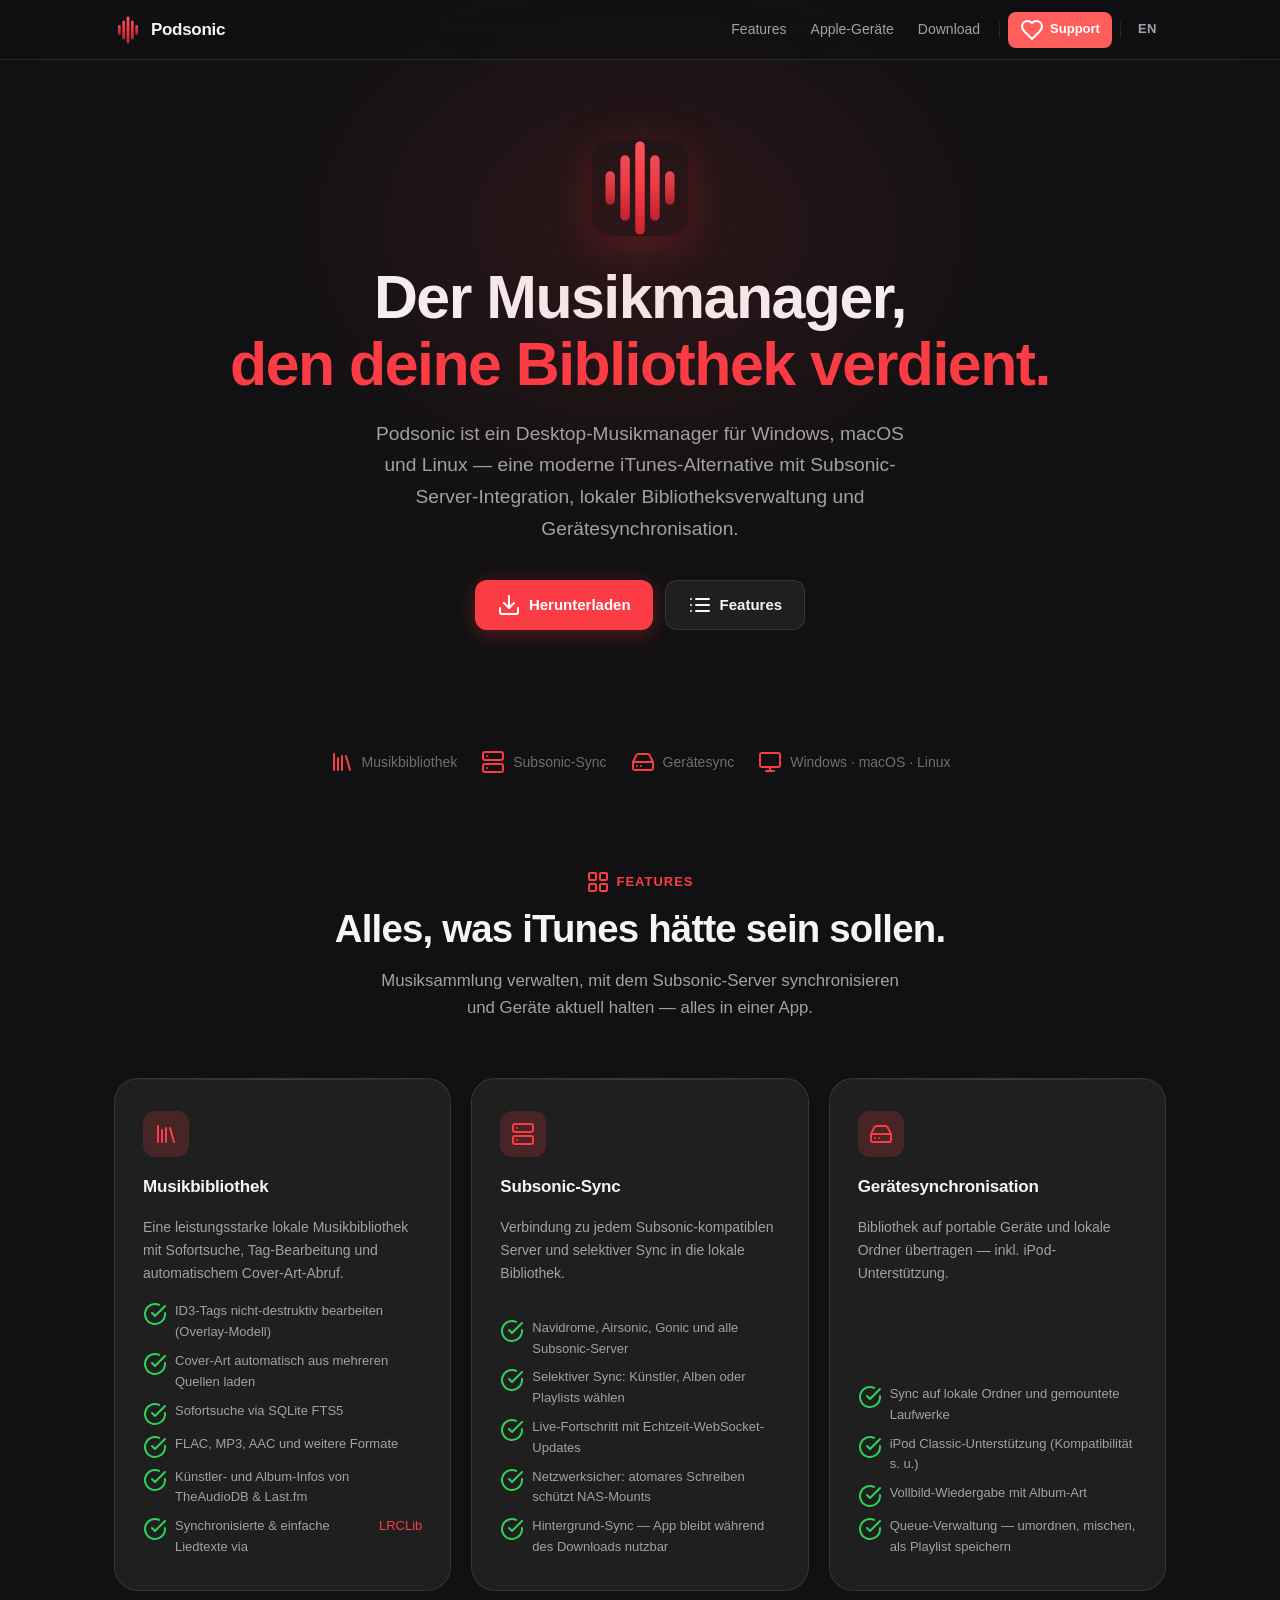
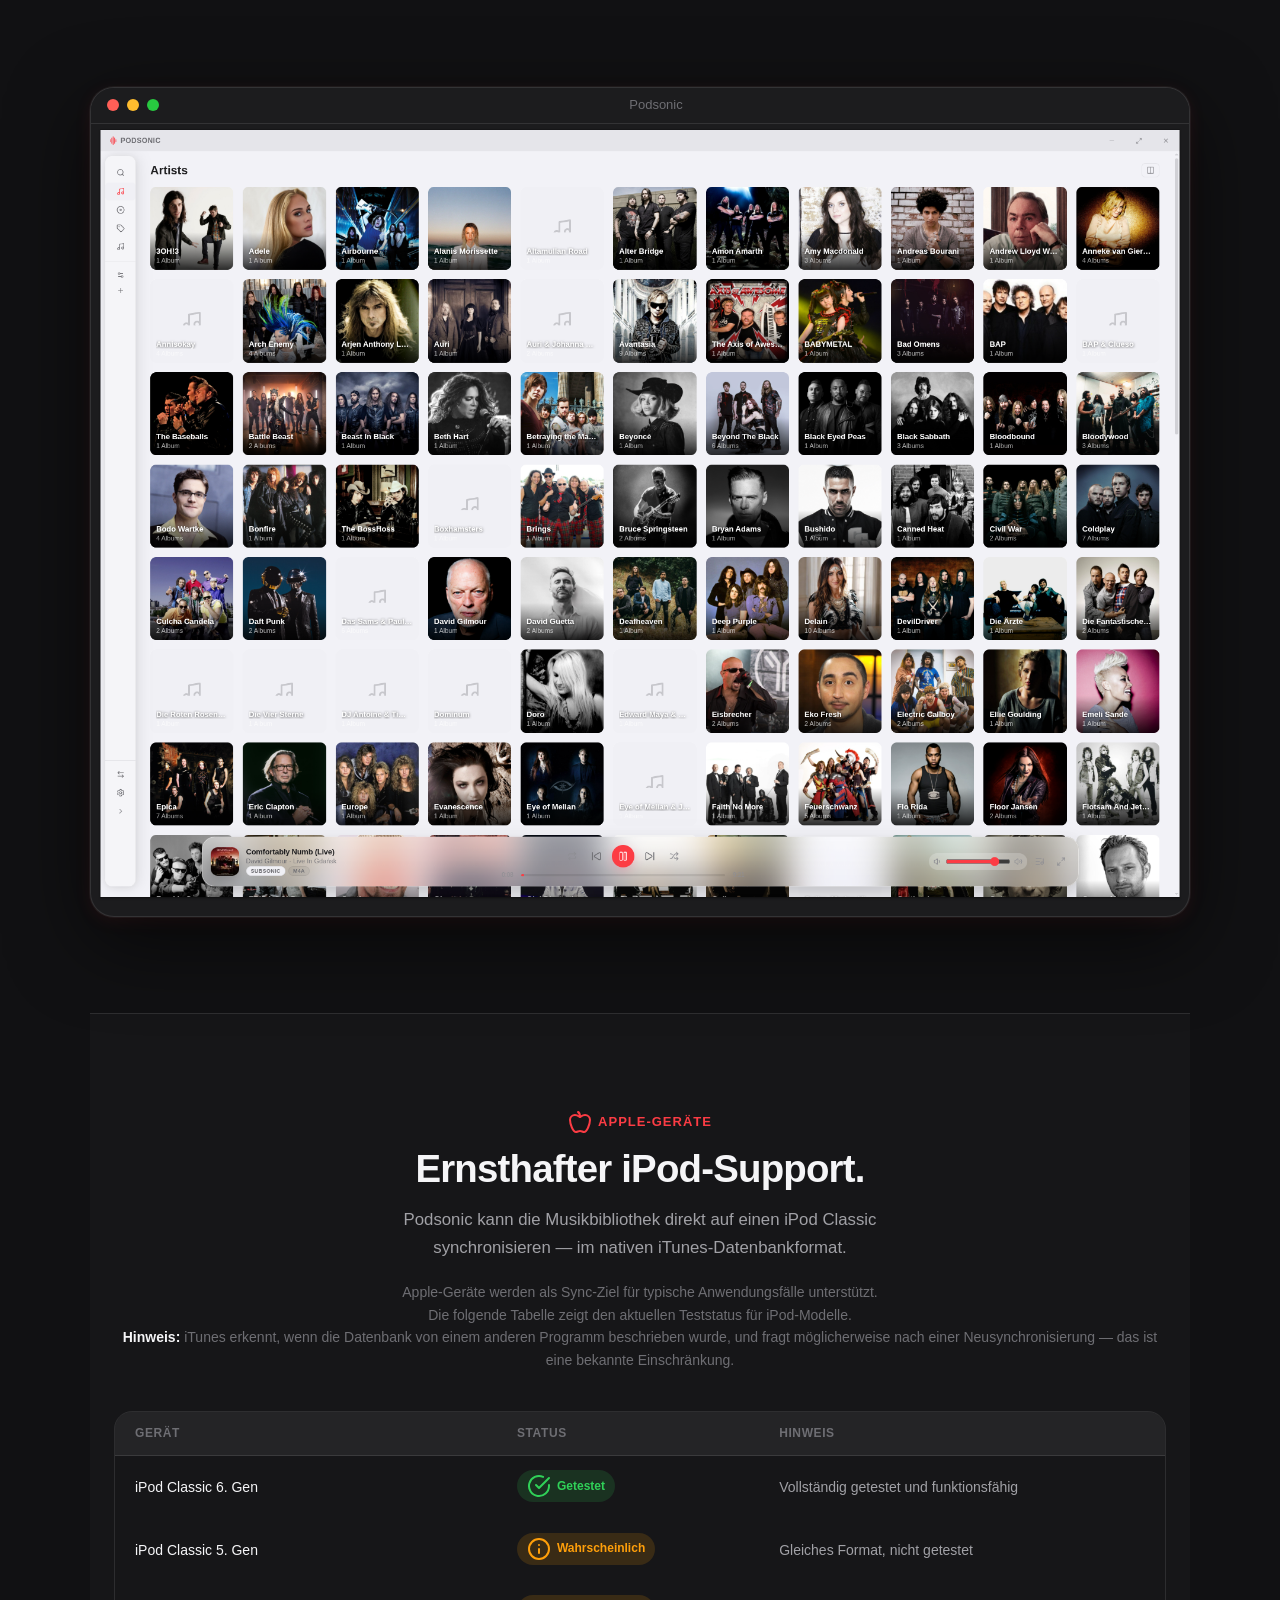
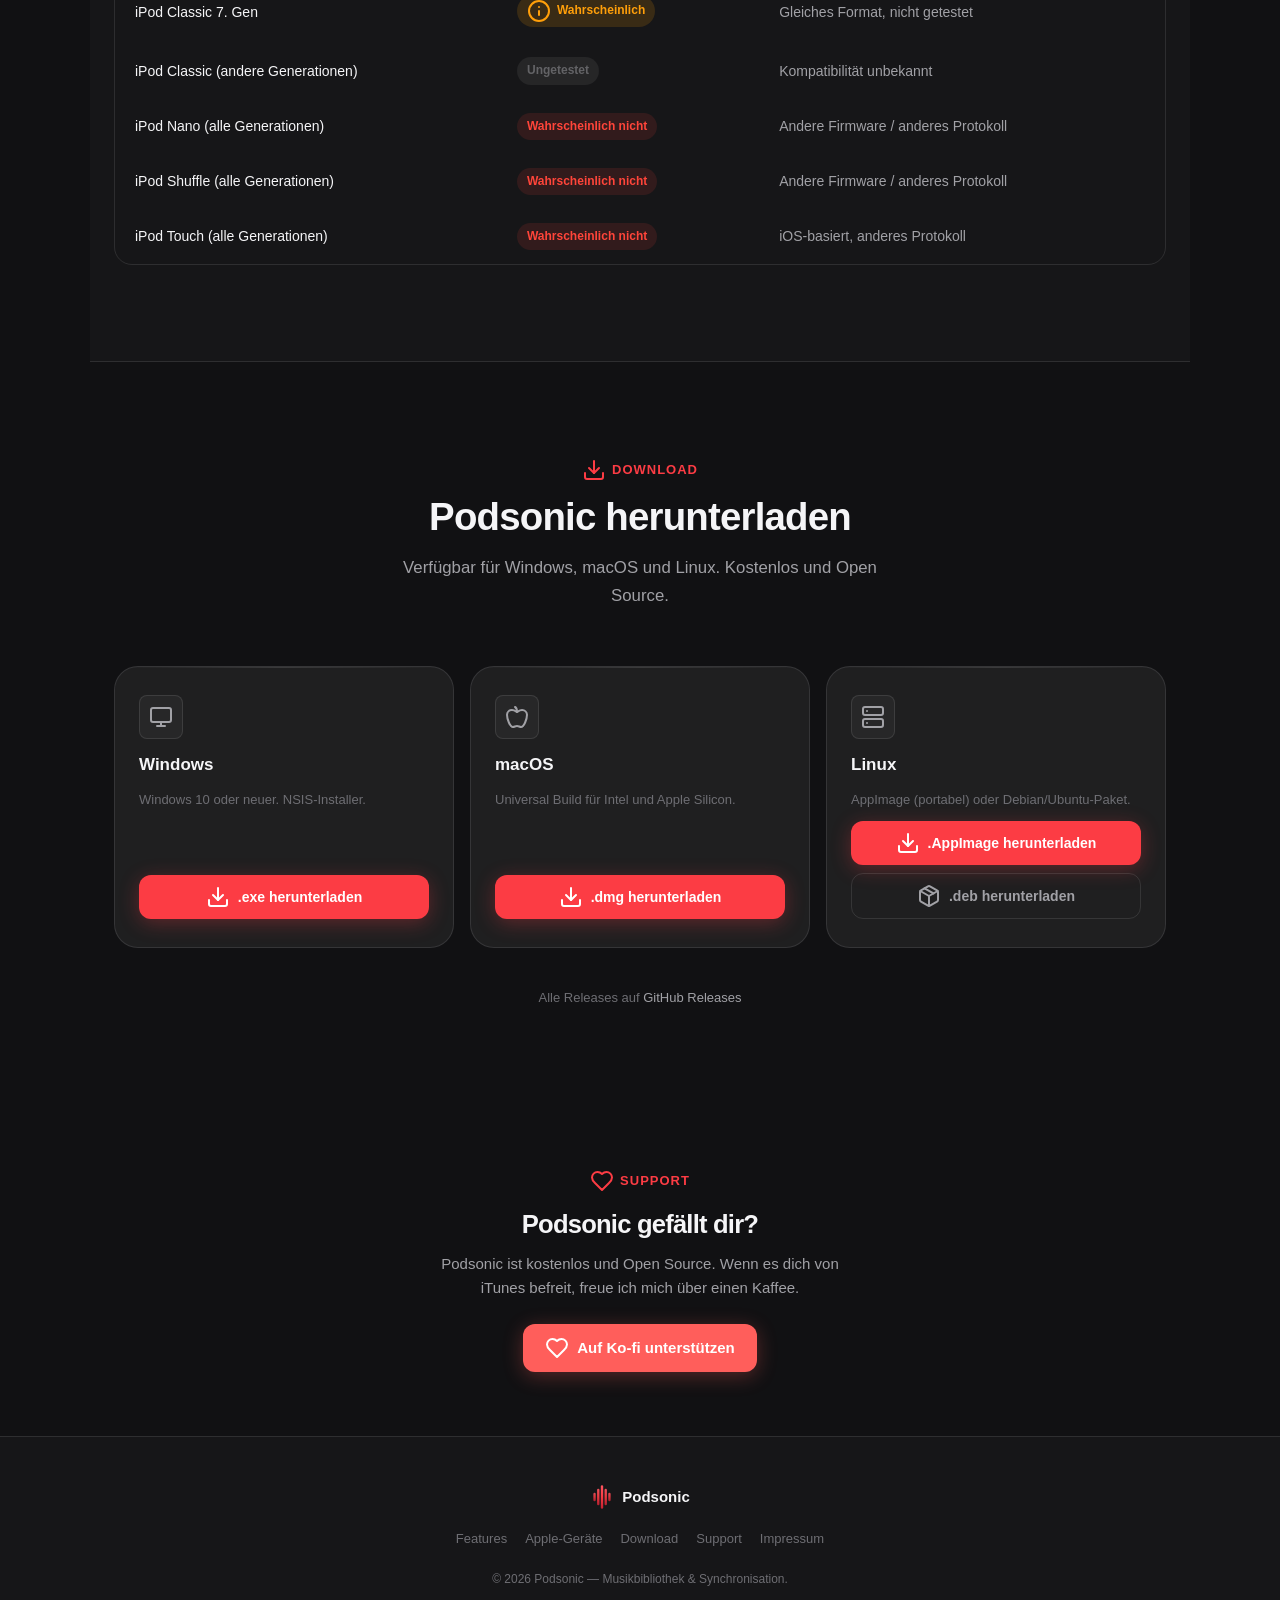
==== docs/de/index.html @ d0ac443b "deploy: update website (c99a8f129d8a0717f0ae910a0de25a2d5a755c7b)" ====
<!DOCTYPE html>
<html lang="de">
<head>
  <meta charset="UTF-8">
  <meta name="viewport" content="width=device-width, initial-scale=1.0">
  <title>Podsonic — Musikbibliotheksverwaltung — Podsonic</title>
  <meta name="description" content="Desktop-Musikmanager — iTunes-Alternative mit Subsonic-Server-Sync und lokalem Gerätesync. Windows, macOS, Linux.">
  <link rel="icon" type="image/svg+xml" href="assets/img/icon.svg">
  <link rel="stylesheet" href="assets/css/style.css">
</head>
<body>

  <header class="site-header">
    <nav class="nav-container">
      <a href="index.html" class="nav-brand">
        <img src="assets/img/icon-app.svg" alt="Podsonic" class="nav-logo">
        <span>Podsonic</span>
      </a>
      <div class="nav-links" id="nav-links">
        <a href="index.html#features" class="nav-link">Features</a>
        <a href="index.html#apple"    class="nav-link">Apple-Geräte</a>
        <a href="index.html#download" class="nav-link">Download</a>
        <div class="nav-sep"></div>
        <a href="https://ko-fi.com/Elmontag" class="nav-kofi" target="_blank" rel="noopener">
          <svg xmlns="http://www.w3.org/2000/svg" width="24" height="24" viewBox="0 0 24 24" fill="none" stroke="currentColor" stroke-width="2" stroke-linecap="round" stroke-linejoin="round"><path d="M19 14c1.49-1.46 3-3.21 3-5.5A5.5 5.5 0 0 0 16.5 3c-1.76 0-3 .5-4.5 2-1.5-1.5-2.74-2-4.5-2A5.5 5.5 0 0 0 2 8.5c0 2.3 1.5 4.05 3 5.5l7 7Z"/></svg> Support
        </a>
        <div class="nav-sep"></div>
        <a href="../index.html" class="nav-toggle-btn"
           onclick="localStorage.setItem('podsonic_lang','en')">
          EN
        </a>
      </div>
      <button class="nav-hamburger" id="nav-hamburger" aria-label="Menu">
        <span></span><span></span><span></span>
      </button>
    </nav>
  </header>

  <main class="site-main page-home">
    <section class="hero" id="hero">
<img src="../assets/img/icon-app.svg" alt="Podsonic" class="hero-icon">
<h1>Der Musikmanager,<br><span class="accent">den deine Bibliothek verdient.</span></h1>
<p class="hero-sub">
Podsonic ist ein Desktop-Musikmanager für Windows, macOS und Linux — eine moderne iTunes-Alternative mit Subsonic-Server-Integration, lokaler Bibliotheksverwaltung und Gerätesynchronisation.
</p>
<div class="hero-actions">
<a href="#download" class="btn btn-primary"><svg xmlns="http://www.w3.org/2000/svg" width="24" height="24" viewBox="0 0 24 24" fill="none" stroke="currentColor" stroke-width="2" stroke-linecap="round" stroke-linejoin="round"><path d="M21 15v4a2 2 0 0 1-2 2H5a2 2 0 0 1-2-2v-4"/><polyline points="7 10 12 15 17 10"/><line x1="12" x2="12" y1="15" y2="3"/></svg> Herunterladen</a>
<a href="#features" class="btn btn-secondary"><svg xmlns="http://www.w3.org/2000/svg" width="24" height="24" viewBox="0 0 24 24" fill="none" stroke="currentColor" stroke-width="2" stroke-linecap="round" stroke-linejoin="round"><line x1="8" x2="21" y1="6" y2="6"/><line x1="8" x2="21" y1="12" y2="12"/><line x1="8" x2="21" y1="18" y2="18"/><line x1="3" x2="3.01" y1="6" y2="6"/><line x1="3" x2="3.01" y1="12" y2="12"/><line x1="3" x2="3.01" y1="18" y2="18"/></svg> Features</a>
</div>
</section><div class="feature-strip">
<div class="feature-strip-item"><svg xmlns="http://www.w3.org/2000/svg" width="24" height="24" viewBox="0 0 24 24" fill="none" stroke="currentColor" stroke-width="2" stroke-linecap="round" stroke-linejoin="round"><path d="m16 6 4 14"/><path d="M12 6v14"/><path d="M8 8v12"/><path d="M4 4v16"/></svg> Musikbibliothek</div>
<div class="feature-strip-item"><svg xmlns="http://www.w3.org/2000/svg" width="24" height="24" viewBox="0 0 24 24" fill="none" stroke="currentColor" stroke-width="2" stroke-linecap="round" stroke-linejoin="round"><rect width="20" height="8" x="2" y="2" rx="2" ry="2"/><rect width="20" height="8" x="2" y="14" rx="2" ry="2"/><line x1="6" x2="6.01" y1="6" y2="6"/><line x1="6" x2="6.01" y1="18" y2="18"/></svg> Subsonic-Sync</div>
<div class="feature-strip-item"><svg xmlns="http://www.w3.org/2000/svg" width="24" height="24" viewBox="0 0 24 24" fill="none" stroke="currentColor" stroke-width="2" stroke-linecap="round" stroke-linejoin="round"><line x1="22" x2="2" y1="12" y2="12"/><path d="M5.45 5.11 2 12v6a2 2 0 0 0 2 2h16a2 2 0 0 0 2-2v-6l-3.45-6.89A2 2 0 0 0 16.76 4H7.24a2 2 0 0 0-1.79 1.11z"/><line x1="6" x2="6.01" y1="16" y2="16"/><line x1="10" x2="10.01" y1="16" y2="16"/></svg> Gerätesync</div>
<div class="feature-strip-item"><svg xmlns="http://www.w3.org/2000/svg" width="24" height="24" viewBox="0 0 24 24" fill="none" stroke="currentColor" stroke-width="2" stroke-linecap="round" stroke-linejoin="round"><rect width="20" height="14" x="2" y="3" rx="2"/><line x1="8" x2="16" y1="21" y2="21"/><line x1="12" x2="12" y1="17" y2="21"/></svg> Windows · macOS · Linux</div>
</div><section class="section" id="features">
<div class="section-header">
<div class="section-eyebrow"><svg xmlns="http://www.w3.org/2000/svg" width="24" height="24" viewBox="0 0 24 24" fill="none" stroke="currentColor" stroke-width="2" stroke-linecap="round" stroke-linejoin="round"><rect width="7" height="7" x="3" y="3" rx="1"/><rect width="7" height="7" x="14" y="3" rx="1"/><rect width="7" height="7" x="14" y="14" rx="1"/><rect width="7" height="7" x="3" y="14" rx="1"/></svg> Features</div>
<h2 class="section-title">Alles, was iTunes hätte sein sollen.</h2>
<p class="section-desc">Musiksammlung verwalten, mit dem Subsonic-Server synchronisieren und Geräte aktuell halten — alles in einer App.</p>
</div>
<div class="feature-cards"><div class="feature-card">
<div class="feature-card-icon"><svg xmlns="http://www.w3.org/2000/svg" width="24" height="24" viewBox="0 0 24 24" fill="none" stroke="currentColor" stroke-width="2" stroke-linecap="round" stroke-linejoin="round"><path d="m16 6 4 14"/><path d="M12 6v14"/><path d="M8 8v12"/><path d="M4 4v16"/></svg></div>
<h3>Musikbibliothek</h3>
<p>Eine leistungsstarke lokale Musikbibliothek mit Sofortsuche, Tag-Bearbeitung und automatischem Cover-Art-Abruf.</p>
<ul>
<li><svg xmlns="http://www.w3.org/2000/svg" width="24" height="24" viewBox="0 0 24 24" fill="none" stroke="currentColor" stroke-width="2" stroke-linecap="round" stroke-linejoin="round"><path d="M22 11.08V12a10 10 0 1 1-5.93-9.14"/><path d="m9 11 3 3L22 4"/></svg> ID3-Tags nicht-destruktiv bearbeiten (Overlay-Modell)</li>
<li><svg xmlns="http://www.w3.org/2000/svg" width="24" height="24" viewBox="0 0 24 24" fill="none" stroke="currentColor" stroke-width="2" stroke-linecap="round" stroke-linejoin="round"><path d="M22 11.08V12a10 10 0 1 1-5.93-9.14"/><path d="m9 11 3 3L22 4"/></svg> Cover-Art automatisch aus mehreren Quellen laden</li>
<li><svg xmlns="http://www.w3.org/2000/svg" width="24" height="24" viewBox="0 0 24 24" fill="none" stroke="currentColor" stroke-width="2" stroke-linecap="round" stroke-linejoin="round"><path d="M22 11.08V12a10 10 0 1 1-5.93-9.14"/><path d="m9 11 3 3L22 4"/></svg> Sofortsuche via SQLite FTS5</li>
<li><svg xmlns="http://www.w3.org/2000/svg" width="24" height="24" viewBox="0 0 24 24" fill="none" stroke="currentColor" stroke-width="2" stroke-linecap="round" stroke-linejoin="round"><path d="M22 11.08V12a10 10 0 1 1-5.93-9.14"/><path d="m9 11 3 3L22 4"/></svg> FLAC, MP3, AAC und weitere Formate</li>
<li><svg xmlns="http://www.w3.org/2000/svg" width="24" height="24" viewBox="0 0 24 24" fill="none" stroke="currentColor" stroke-width="2" stroke-linecap="round" stroke-linejoin="round"><path d="M22 11.08V12a10 10 0 1 1-5.93-9.14"/><path d="m9 11 3 3L22 4"/></svg> Künstler- und Album-Infos von TheAudioDB &amp; Last.fm</li>
<li><svg xmlns="http://www.w3.org/2000/svg" width="24" height="24" viewBox="0 0 24 24" fill="none" stroke="currentColor" stroke-width="2" stroke-linecap="round" stroke-linejoin="round"><path d="M22 11.08V12a10 10 0 1 1-5.93-9.14"/><path d="m9 11 3 3L22 4"/></svg> Synchronisierte &amp; einfache Liedtexte via <a href="https://lrclib.net" target="_blank" rel="noopener">LRCLib</a></li>
</ul>
</div><div class="feature-card">
<div class="feature-card-icon"><svg xmlns="http://www.w3.org/2000/svg" width="24" height="24" viewBox="0 0 24 24" fill="none" stroke="currentColor" stroke-width="2" stroke-linecap="round" stroke-linejoin="round"><rect width="20" height="8" x="2" y="2" rx="2" ry="2"/><rect width="20" height="8" x="2" y="14" rx="2" ry="2"/><line x1="6" x2="6.01" y1="6" y2="6"/><line x1="6" x2="6.01" y1="18" y2="18"/></svg></div>
<h3>Subsonic-Sync</h3>
<p>Verbindung zu jedem Subsonic-kompatiblen Server und selektiver Sync in die lokale Bibliothek.</p>
<ul>
<li><svg xmlns="http://www.w3.org/2000/svg" width="24" height="24" viewBox="0 0 24 24" fill="none" stroke="currentColor" stroke-width="2" stroke-linecap="round" stroke-linejoin="round"><path d="M22 11.08V12a10 10 0 1 1-5.93-9.14"/><path d="m9 11 3 3L22 4"/></svg> Navidrome, Airsonic, Gonic und alle Subsonic-Server</li>
<li><svg xmlns="http://www.w3.org/2000/svg" width="24" height="24" viewBox="0 0 24 24" fill="none" stroke="currentColor" stroke-width="2" stroke-linecap="round" stroke-linejoin="round"><path d="M22 11.08V12a10 10 0 1 1-5.93-9.14"/><path d="m9 11 3 3L22 4"/></svg> Selektiver Sync: Künstler, Alben oder Playlists wählen</li>
<li><svg xmlns="http://www.w3.org/2000/svg" width="24" height="24" viewBox="0 0 24 24" fill="none" stroke="currentColor" stroke-width="2" stroke-linecap="round" stroke-linejoin="round"><path d="M22 11.08V12a10 10 0 1 1-5.93-9.14"/><path d="m9 11 3 3L22 4"/></svg> Live-Fortschritt mit Echtzeit-WebSocket-Updates</li>
<li><svg xmlns="http://www.w3.org/2000/svg" width="24" height="24" viewBox="0 0 24 24" fill="none" stroke="currentColor" stroke-width="2" stroke-linecap="round" stroke-linejoin="round"><path d="M22 11.08V12a10 10 0 1 1-5.93-9.14"/><path d="m9 11 3 3L22 4"/></svg> Netzwerksicher: atomares Schreiben schützt NAS-Mounts</li>
<li><svg xmlns="http://www.w3.org/2000/svg" width="24" height="24" viewBox="0 0 24 24" fill="none" stroke="currentColor" stroke-width="2" stroke-linecap="round" stroke-linejoin="round"><path d="M22 11.08V12a10 10 0 1 1-5.93-9.14"/><path d="m9 11 3 3L22 4"/></svg> Hintergrund-Sync — App bleibt während des Downloads nutzbar</li>
</ul>
</div><div class="feature-card">
<div class="feature-card-icon"><svg xmlns="http://www.w3.org/2000/svg" width="24" height="24" viewBox="0 0 24 24" fill="none" stroke="currentColor" stroke-width="2" stroke-linecap="round" stroke-linejoin="round"><line x1="22" x2="2" y1="12" y2="12"/><path d="M5.45 5.11 2 12v6a2 2 0 0 0 2 2h16a2 2 0 0 0 2-2v-6l-3.45-6.89A2 2 0 0 0 16.76 4H7.24a2 2 0 0 0-1.79 1.11z"/><line x1="6" x2="6.01" y1="16" y2="16"/><line x1="10" x2="10.01" y1="16" y2="16"/></svg></div>
<h3>Gerätesynchronisation</h3>
<p>Bibliothek auf portable Geräte und lokale Ordner übertragen — inkl. iPod-Unterstützung.</p>
<ul>
<li><svg xmlns="http://www.w3.org/2000/svg" width="24" height="24" viewBox="0 0 24 24" fill="none" stroke="currentColor" stroke-width="2" stroke-linecap="round" stroke-linejoin="round"><path d="M22 11.08V12a10 10 0 1 1-5.93-9.14"/><path d="m9 11 3 3L22 4"/></svg> Sync auf lokale Ordner und gemountete Laufwerke</li>
<li><svg xmlns="http://www.w3.org/2000/svg" width="24" height="24" viewBox="0 0 24 24" fill="none" stroke="currentColor" stroke-width="2" stroke-linecap="round" stroke-linejoin="round"><path d="M22 11.08V12a10 10 0 1 1-5.93-9.14"/><path d="m9 11 3 3L22 4"/></svg> iPod Classic-Unterstützung (Kompatibilität s. u.)</li>
<li><svg xmlns="http://www.w3.org/2000/svg" width="24" height="24" viewBox="0 0 24 24" fill="none" stroke="currentColor" stroke-width="2" stroke-linecap="round" stroke-linejoin="round"><path d="M22 11.08V12a10 10 0 1 1-5.93-9.14"/><path d="m9 11 3 3L22 4"/></svg> Vollbild-Wiedergabe mit Album-Art</li>
<li><svg xmlns="http://www.w3.org/2000/svg" width="24" height="24" viewBox="0 0 24 24" fill="none" stroke="currentColor" stroke-width="2" stroke-linecap="round" stroke-linejoin="round"><path d="M22 11.08V12a10 10 0 1 1-5.93-9.14"/><path d="m9 11 3 3L22 4"/></svg> Queue-Verwaltung — umordnen, mischen, als Playlist speichern</li>
</ul>
</div></div>
</section><section class="screenshot-section">
<div class="screenshot-wrap">
<div class="screenshot-frame">
<div class="screenshot-chrome">
<span class="chrome-dot close"></span>
<span class="chrome-dot min"></span>
<span class="chrome-dot max"></span>
<span class="chrome-title">Podsonic</span>
</div>
<img src="../assets/img/screenshot.png" alt="Podsonic Screenshot" class="screenshot-img">
</div>
</div>
</section><section class="section apple-section" id="apple">
<div class="section-header">
<div class="section-eyebrow"><svg xmlns="http://www.w3.org/2000/svg" width="24" height="24" viewBox="0 0 24 24" fill="none" stroke="currentColor" stroke-width="2" stroke-linecap="round" stroke-linejoin="round"><path d="M12 20.94c1.5 0 2.75 1.06 4 1.06 3 0 6-8 6-12.22A4.91 4.91 0 0 0 17 5c-2.22 0-4 1.44-5 2-1-.56-2.78-2-5-2a4.9 4.9 0 0 0-5 4.78C2 14 5 22 8 22c1.25 0 2.5-1.06 4-1.06Z"/><path d="M10 2c1 .5 2 2 2 5"/></svg> Apple-Geräte</div>
<h2 class="section-title">Ernsthafter iPod-Support.</h2>
<p class="section-desc">Podsonic kann die Musikbibliothek direkt auf einen iPod Classic synchronisieren — im nativen iTunes-Datenbankformat.</p>
</div>
<p class="apple-note">
Apple-Geräte werden als Sync-Ziel für typische Anwendungsfälle unterstützt.<br>
Die folgende Tabelle zeigt den aktuellen Teststatus für iPod-Modelle.<br>
<strong>Hinweis:</strong> iTunes erkennt, wenn die Datenbank von einem anderen Programm beschrieben wurde, und fragt möglicherweise nach einer Neusynchronisierung — das ist eine bekannte Einschränkung.
</p>
<table class="device-table">
<thead>
<tr>
<th>Gerät</th>
<th>Status</th>
<th>Hinweis</th>
</tr>
</thead>
<tbody>
<tr>
<td>iPod Classic 6. Gen</td>
<td><span class="status-badge status-ok"><svg xmlns="http://www.w3.org/2000/svg" width="24" height="24" viewBox="0 0 24 24" fill="none" stroke="currentColor" stroke-width="2" stroke-linecap="round" stroke-linejoin="round"><path d="M22 11.08V12a10 10 0 1 1-5.93-9.14"/><path d="m9 11 3 3L22 4"/></svg> Getestet</span></td>
<td>Vollständig getestet und funktionsfähig</td>
</tr>
<tr>
<td>iPod Classic 5. Gen</td>
<td><span class="status-badge status-likely"><svg xmlns="http://www.w3.org/2000/svg" width="24" height="24" viewBox="0 0 24 24" fill="none" stroke="currentColor" stroke-width="2" stroke-linecap="round" stroke-linejoin="round"><circle cx="12" cy="12" r="10"/><path d="M12 16v-4"/><path d="M12 8h.01"/></svg> Wahrscheinlich</span></td>
<td>Gleiches Format, nicht getestet</td>
</tr>
<tr>
<td>iPod Classic 7. Gen</td>
<td><span class="status-badge status-likely"><svg xmlns="http://www.w3.org/2000/svg" width="24" height="24" viewBox="0 0 24 24" fill="none" stroke="currentColor" stroke-width="2" stroke-linecap="round" stroke-linejoin="round"><circle cx="12" cy="12" r="10"/><path d="M12 16v-4"/><path d="M12 8h.01"/></svg> Wahrscheinlich</span></td>
<td>Gleiches Format, nicht getestet</td>
</tr>
<tr>
<td>iPod Classic (andere Generationen)</td>
<td><span class="status-badge status-unknown">Ungetestet</span></td>
<td>Kompatibilität unbekannt</td>
</tr>
<tr>
<td>iPod Nano (alle Generationen)</td>
<td><span class="status-badge status-no">Wahrscheinlich nicht</span></td>
<td>Andere Firmware / anderes Protokoll</td>
</tr>
<tr>
<td>iPod Shuffle (alle Generationen)</td>
<td><span class="status-badge status-no">Wahrscheinlich nicht</span></td>
<td>Andere Firmware / anderes Protokoll</td>
</tr>
<tr>
<td>iPod Touch (alle Generationen)</td>
<td><span class="status-badge status-no">Wahrscheinlich nicht</span></td>
<td>iOS-basiert, anderes Protokoll</td>
</tr>
</tbody>
</table>
</section><section class="section" id="download">
<div class="section-header">
<div class="section-eyebrow"><svg xmlns="http://www.w3.org/2000/svg" width="24" height="24" viewBox="0 0 24 24" fill="none" stroke="currentColor" stroke-width="2" stroke-linecap="round" stroke-linejoin="round"><path d="M21 15v4a2 2 0 0 1-2 2H5a2 2 0 0 1-2-2v-4"/><polyline points="7 10 12 15 17 10"/><line x1="12" x2="12" y1="15" y2="3"/></svg> Download</div>
<h2 class="section-title">Podsonic herunterladen</h2>
<p class="section-desc">Verfügbar für Windows, macOS und Linux. Kostenlos und Open Source.</p>
</div>
<div class="download-cards"><div class="dl-card">
<div class="dl-card-icon"><svg xmlns="http://www.w3.org/2000/svg" width="24" height="24" viewBox="0 0 24 24" fill="none" stroke="currentColor" stroke-width="2" stroke-linecap="round" stroke-linejoin="round"><rect width="20" height="14" x="2" y="3" rx="2"/><line x1="8" x2="16" y1="21" y2="21"/><line x1="12" x2="12" y1="17" y2="21"/></svg></div>
<h3>Windows</h3>
<p class="dl-card-desc">Windows 10 oder neuer. NSIS-Installer.</p>
<div class="dl-links">
<a href="https://github.com/Elmontag/podsonic-releases/releases/latest" class="btn btn-primary" target="_blank" rel="noopener" data-dl-asset="exe">
<svg xmlns="http://www.w3.org/2000/svg" width="24" height="24" viewBox="0 0 24 24" fill="none" stroke="currentColor" stroke-width="2" stroke-linecap="round" stroke-linejoin="round"><path d="M21 15v4a2 2 0 0 1-2 2H5a2 2 0 0 1-2-2v-4"/><polyline points="7 10 12 15 17 10"/><line x1="12" x2="12" y1="15" y2="3"/></svg> .exe herunterladen
</a>
</div>
</div><div class="dl-card">
<div class="dl-card-icon"><svg xmlns="http://www.w3.org/2000/svg" width="24" height="24" viewBox="0 0 24 24" fill="none" stroke="currentColor" stroke-width="2" stroke-linecap="round" stroke-linejoin="round"><path d="M12 20.94c1.5 0 2.75 1.06 4 1.06 3 0 6-8 6-12.22A4.91 4.91 0 0 0 17 5c-2.22 0-4 1.44-5 2-1-.56-2.78-2-5-2a4.9 4.9 0 0 0-5 4.78C2 14 5 22 8 22c1.25 0 2.5-1.06 4-1.06Z"/><path d="M10 2c1 .5 2 2 2 5"/></svg></div>
<h3>macOS</h3>
<p class="dl-card-desc">Universal Build für Intel und Apple Silicon.</p>
<div class="dl-links">
<a href="https://github.com/Elmontag/podsonic-releases/releases/latest" class="btn btn-primary" target="_blank" rel="noopener" data-dl-asset="dmg">
<svg xmlns="http://www.w3.org/2000/svg" width="24" height="24" viewBox="0 0 24 24" fill="none" stroke="currentColor" stroke-width="2" stroke-linecap="round" stroke-linejoin="round"><path d="M21 15v4a2 2 0 0 1-2 2H5a2 2 0 0 1-2-2v-4"/><polyline points="7 10 12 15 17 10"/><line x1="12" x2="12" y1="15" y2="3"/></svg> .dmg herunterladen
</a>
</div>
</div><div class="dl-card">
<div class="dl-card-icon"><svg xmlns="http://www.w3.org/2000/svg" width="24" height="24" viewBox="0 0 24 24" fill="none" stroke="currentColor" stroke-width="2" stroke-linecap="round" stroke-linejoin="round"><rect width="20" height="8" x="2" y="2" rx="2" ry="2"/><rect width="20" height="8" x="2" y="14" rx="2" ry="2"/><line x1="6" x2="6.01" y1="6" y2="6"/><line x1="6" x2="6.01" y1="18" y2="18"/></svg></div>
<h3>Linux</h3>
<p class="dl-card-desc">AppImage (portabel) oder Debian/Ubuntu-Paket.</p>
<div class="dl-links">
<a href="https://github.com/Elmontag/podsonic-releases/releases/latest" class="btn btn-primary" target="_blank" rel="noopener" data-dl-asset="AppImage">
<svg xmlns="http://www.w3.org/2000/svg" width="24" height="24" viewBox="0 0 24 24" fill="none" stroke="currentColor" stroke-width="2" stroke-linecap="round" stroke-linejoin="round"><path d="M21 15v4a2 2 0 0 1-2 2H5a2 2 0 0 1-2-2v-4"/><polyline points="7 10 12 15 17 10"/><line x1="12" x2="12" y1="15" y2="3"/></svg> .AppImage herunterladen
</a>
<a href="https://github.com/Elmontag/podsonic-releases/releases/latest" class="btn btn-ghost" target="_blank" rel="noopener" data-dl-asset="deb">
<svg xmlns="http://www.w3.org/2000/svg" width="24" height="24" viewBox="0 0 24 24" fill="none" stroke="currentColor" stroke-width="2" stroke-linecap="round" stroke-linejoin="round"><path d="m7.5 4.27 9 5.15"/><path d="M21 8a2 2 0 0 0-1-1.73l-7-4a2 2 0 0 0-2 0l-7 4A2 2 0 0 0 3 8v8a2 2 0 0 0 1 1.73l7 4a2 2 0 0 0 2 0l7-4A2 2 0 0 0 21 16Z"/><path d="m3.3 7 8.7 5 8.7-5"/><path d="M12 22V12"/></svg> .deb herunterladen
</a>
</div>
</div></div>
<p class="dl-note">Alle Releases auf <a href="https://github.com/Elmontag/podsonic-releases/releases" target="_blank" rel="noopener">GitHub Releases</a></p>
</section><section class="support-section">
<div class="section-eyebrow" style="justify-content:center;margin-bottom:16px"><svg xmlns="http://www.w3.org/2000/svg" width="24" height="24" viewBox="0 0 24 24" fill="none" stroke="currentColor" stroke-width="2" stroke-linecap="round" stroke-linejoin="round"><path d="M19 14c1.49-1.46 3-3.21 3-5.5A5.5 5.5 0 0 0 16.5 3c-1.76 0-3 .5-4.5 2-1.5-1.5-2.74-2-4.5-2A5.5 5.5 0 0 0 2 8.5c0 2.3 1.5 4.05 3 5.5l7 7Z"/></svg> Support</div>
<h2 class="section-title" style="text-align:center;font-size:1.6rem;margin-bottom:12px">Podsonic gefällt dir?</h2>
<p>Podsonic ist kostenlos und Open Source. Wenn es dich von iTunes befreit, freue ich mich über einen Kaffee.</p>
<a href="https://ko-fi.com/Elmontag" class="btn btn-kofi" target="_blank" rel="noopener">
<svg xmlns="http://www.w3.org/2000/svg" width="24" height="24" viewBox="0 0 24 24" fill="none" stroke="currentColor" stroke-width="2" stroke-linecap="round" stroke-linejoin="round"><path d="M19 14c1.49-1.46 3-3.21 3-5.5A5.5 5.5 0 0 0 16.5 3c-1.76 0-3 .5-4.5 2-1.5-1.5-2.74-2-4.5-2A5.5 5.5 0 0 0 2 8.5c0 2.3 1.5 4.05 3 5.5l7 7Z"/></svg> Auf Ko-fi unterstützen
</a>
</section>

  </main>

  <footer class="site-footer">
    <div class="footer-inner">
      <div class="footer-brand">
        <img src="assets/img/icon-app.svg" alt="Podsonic" class="footer-logo">
        <span>Podsonic</span>
      </div>
      <div class="footer-links">
        <a href="index.html#features">Features</a>
        <a href="index.html#apple">Apple-Geräte</a>
        <a href="index.html#download">Download</a>
        <a href="https://ko-fi.com/Elmontag" target="_blank" rel="noopener">Support</a>
        <a href="impressum.html">Impressum</a>
      </div>
      <div class="footer-copy">&copy; 2026 Podsonic — Musikbibliothek &amp; Synchronisation.</div>
    </div>
  </footer>

  <script>
    const ham = document.getElementById('nav-hamburger');
    const nav = document.getElementById('nav-links');
    if (ham && nav) {
      ham.addEventListener('click', () => nav.classList.toggle('open'));
    }
  </script>

  <script>
    (function() {
      var links = document.querySelectorAll('[data-dl-asset]');
      if (!links.length) return;
      fetch('https://api.github.com/repos/Elmontag/podsonic-releases/releases/latest')
        .then(function(r) { return r.json(); })
        .then(function(release) {
          var assets = release.assets || [];
          links.forEach(function(el) {
            var ext = el.getAttribute('data-dl-asset').toLowerCase();
            var asset = assets.find(function(a) {
              return a.name.toLowerCase().endsWith('.' + ext);
            });
            if (asset) el.href = asset.browser_download_url;
          });
        })
        .catch(function() {});
    })();
  </script>

</body>
</html>
---- docs/de/assets/css/style.css ----
/* ═══════════════════════════════════════════════════════════════
   Podsonic Website — Dark Glassmorphism Theme
   Matches the Podsonic desktop app aesthetic
   ═══════════════════════════════════════════════════════════════ */

:root {
  --bg:             #111113;
  --bg2:            #161618;
  --bg3:            #1c1c1e;
  --surface:        rgba(255,255,255,0.06);
  --surface-hover:  rgba(255,255,255,0.10);
  --glass:          rgba(255,255,255,0.04);
  --border:         rgba(255,255,255,0.10);
  --border-strong:  rgba(255,255,255,0.18);
  --text:           #f5f5f7;
  --text2:          #a1a1a6;
  --text3:          #6e6e73;
  --accent:         #fc3c44;
  --accent-dim:     rgba(252,60,68,0.18);
  --accent-glow:    rgba(252,60,68,0.30);
  --nav-bg:         rgba(17,17,19,0.82);
  --success:        #30d158;
  --warning:        #ff9f0a;
  --danger:         #ff453a;
  --unknown:        #636366;

  --nav-h:    60px;
  --max-w:    1100px;
  --page-pad: 24px;
  --r-sm:     8px;
  --r-md:     12px;
  --r-lg:     18px;
  --r-xl:     24px;
}

/* ── Reset ────────────────────────────────────────────────────── */

*, *::before, *::after { box-sizing: border-box; margin: 0; padding: 0; }

html { scroll-behavior: smooth; -webkit-font-smoothing: antialiased; }

body {
  font-family: -apple-system, BlinkMacSystemFont, 'Segoe UI', Roboto, sans-serif;
  background: var(--bg);
  color: var(--text);
  line-height: 1.6;
  font-size: 16px;
}

a { color: var(--accent); text-decoration: none; transition: opacity 0.15s; }
a:hover { opacity: 0.8; }
img { max-width: 100%; height: auto; display: block; }
ul, ol { padding-left: 20px; }
li { margin-bottom: 6px; }
strong { color: var(--text); font-weight: 600; }

/* ── Container ────────────────────────────────────────────────── */

.container {
  max-width: var(--max-w);
  margin: 0 auto;
  padding: 0 var(--page-pad);
}

.accent { color: var(--accent); }

/* ══════════════════════════════════════════════════════════════
   Navigation (glass)
   ══════════════════════════════════════════════════════════════ */

.site-header {
  position: fixed;
  inset: 0 0 auto;
  z-index: 200;
  height: var(--nav-h);
  background: var(--nav-bg);
  backdrop-filter: blur(20px) saturate(1.6);
  -webkit-backdrop-filter: blur(20px) saturate(1.6);
  border-bottom: 1px solid var(--border);
}

.nav-container {
  max-width: var(--max-w);
  margin: 0 auto;
  padding: 0 var(--page-pad);
  height: 100%;
  display: flex;
  align-items: center;
  justify-content: space-between;
  gap: 16px;
}

.nav-brand {
  display: flex;
  align-items: center;
  gap: 9px;
  color: var(--text);
  font-weight: 700;
  font-size: 17px;
  letter-spacing: -0.3px;
  flex-shrink: 0;
}
.nav-brand:hover { opacity: 1; }
.nav-logo { width: 28px; height: 28px; border-radius: 6px; }

.nav-links {
  display: flex;
  align-items: center;
  gap: 2px;
}

.nav-link {
  color: var(--text2);
  padding: 6px 11px;
  border-radius: var(--r-sm);
  font-size: 14px;
  font-weight: 500;
  transition: background 0.15s, color 0.15s;
  white-space: nowrap;
}
.nav-link:hover { background: var(--surface); color: var(--text); opacity: 1; }
.nav-link.active { color: var(--accent); background: var(--accent-dim); }

.nav-sep { width: 1px; height: 16px; background: var(--border); margin: 0 6px; flex-shrink: 0; }

.nav-kofi {
  display: flex;
  align-items: center;
  gap: 6px;
  padding: 6px 12px;
  border-radius: var(--r-sm);
  font-size: 13px;
  font-weight: 600;
  color: #fff;
  background: #ff5e5b;
  transition: opacity 0.15s, background 0.15s;
  white-space: nowrap;
}
.nav-kofi:hover { opacity: 1; background: #e84e4b; }
.nav-kofi svg { flex-shrink: 0; }

.nav-toggle-btn {
  color: var(--text2);
  font-size: 13px;
  font-weight: 600;
  padding: 5px 9px;
  border-radius: var(--r-sm);
  letter-spacing: 0.5px;
  transition: background 0.15s, color 0.15s;
}
.nav-toggle-btn:hover { background: var(--surface); color: var(--text); opacity: 1; }

/* Hamburger (mobile) */
.nav-hamburger {
  display: none;
  flex-direction: column;
  gap: 5px;
  cursor: pointer;
  padding: 6px;
  border-radius: var(--r-sm);
  background: none;
  border: none;
  color: var(--text2);
}
.nav-hamburger span {
  display: block;
  width: 20px;
  height: 2px;
  background: currentColor;
  border-radius: 2px;
  transition: transform 0.2s, opacity 0.2s;
}

/* ══════════════════════════════════════════════════════════════
   Hero
   ══════════════════════════════════════════════════════════════ */

.hero {
  padding: calc(var(--nav-h) + 80px) var(--page-pad) 100px;
  text-align: center;
  position: relative;
  overflow: hidden;
}

/* Subtle radial gradient behind hero */
.hero::before {
  content: '';
  position: absolute;
  top: -10%;
  left: 50%;
  transform: translateX(-50%);
  width: 800px;
  height: 600px;
  background: radial-gradient(ellipse at center, rgba(252,60,68,0.12) 0%, transparent 70%);
  pointer-events: none;
}

.hero-icon {
  width: 96px;
  height: 96px;
  border-radius: 22px;
  margin: 0 auto 28px;
  box-shadow: 0 8px 40px rgba(252,60,68,0.25), 0 2px 8px rgba(0,0,0,0.5);
}

.hero h1 {
  font-size: clamp(2.4rem, 6vw, 3.8rem);
  font-weight: 800;
  letter-spacing: -1.5px;
  line-height: 1.1;
  margin-bottom: 20px;
  color: var(--text);
}

.hero-sub {
  font-size: clamp(1rem, 2.5vw, 1.2rem);
  color: var(--text2);
  max-width: 560px;
  margin: 0 auto 36px;
  line-height: 1.65;
}

.hero-actions {
  display: flex;
  gap: 12px;
  justify-content: center;
  flex-wrap: wrap;
}

/* ══════════════════════════════════════════════════════════════
   Buttons
   ══════════════════════════════════════════════════════════════ */

.btn {
  display: inline-flex;
  align-items: center;
  gap: 8px;
  padding: 12px 22px;
  border-radius: var(--r-md);
  font-size: 15px;
  font-weight: 600;
  transition: opacity 0.15s, transform 0.1s, box-shadow 0.15s;
  white-space: nowrap;
  cursor: pointer;
  border: none;
}
.btn:hover { opacity: 0.88; transform: translateY(-1px); }
.btn:active { transform: translateY(0); }

.btn-primary {
  background: var(--accent);
  color: #fff;
  box-shadow: 0 4px 20px var(--accent-glow);
}
.btn-primary:hover { box-shadow: 0 6px 28px var(--accent-glow); }

.btn-planned {
  background: var(--surface);
  color: var(--text-muted);
  border: 1px solid var(--border);
  cursor: default;
  opacity: 0.65;
  pointer-events: none;
}

.dl-card-planned { opacity: 0.75; }

.btn-secondary {
  background: var(--surface);
  color: var(--text);
  border: 1px solid var(--border);
}
.btn-secondary:hover { background: var(--surface-hover); }

.btn-ghost {
  background: transparent;
  color: var(--text2);
  border: 1px solid var(--border);
}
.btn-ghost:hover { color: var(--text); background: var(--surface); }

.btn svg { flex-shrink: 0; }

/* ══════════════════════════════════════════════════════════════
   Feature Strip
   ══════════════════════════════════════════════════════════════ */

.feature-strip {
  display: flex;
  flex-wrap: wrap;
  justify-content: center;
  gap: 10px 24px;
  padding: 20px var(--page-pad) 0;
  max-width: var(--max-w);
  margin: 0 auto;
}

.feature-strip-item {
  display: flex;
  align-items: center;
  gap: 8px;
  color: var(--text3);
  font-size: 14px;
  font-weight: 500;
}
.feature-strip-item svg { color: var(--accent); flex-shrink: 0; }

/* ══════════════════════════════════════════════════════════════
   Section base
   ══════════════════════════════════════════════════════════════ */

.section {
  padding: 96px var(--page-pad);
  max-width: var(--max-w);
  margin: 0 auto;
}

.section-header {
  text-align: center;
  margin-bottom: 56px;
}

.section-eyebrow {
  display: inline-flex;
  align-items: center;
  gap: 6px;
  font-size: 13px;
  font-weight: 600;
  color: var(--accent);
  text-transform: uppercase;
  letter-spacing: 1px;
  margin-bottom: 12px;
}

.section-title {
  font-size: clamp(1.7rem, 4vw, 2.4rem);
  font-weight: 800;
  letter-spacing: -0.8px;
  color: var(--text);
  line-height: 1.2;
  margin-bottom: 14px;
}

.section-desc {
  font-size: 1.05rem;
  color: var(--text2);
  max-width: 520px;
  margin: 0 auto;
  line-height: 1.65;
}

/* ══════════════════════════════════════════════════════════════
   Feature Cards (glass)
   ══════════════════════════════════════════════════════════════ */

.feature-cards {
  display: grid;
  grid-template-columns: repeat(3, 1fr);
  gap: 20px;
}

.feature-card {
  background: var(--surface);
  border: 1px solid var(--border);
  border-radius: var(--r-xl);
  padding: 32px 28px;
  display: flex;
  flex-direction: column;
  gap: 16px;
  transition: background 0.2s, border-color 0.2s, transform 0.2s;
  position: relative;
  overflow: hidden;
}
.feature-card::before {
  content: '';
  position: absolute;
  top: 0; left: 0; right: 0;
  height: 1px;
  background: linear-gradient(90deg, transparent, rgba(255,255,255,0.15), transparent);
}
.feature-card:hover {
  background: var(--surface-hover);
  border-color: var(--border-strong);
  transform: translateY(-2px);
}

.feature-card-icon {
  width: 46px;
  height: 46px;
  border-radius: var(--r-md);
  background: var(--accent-dim);
  display: flex;
  align-items: center;
  justify-content: center;
  color: var(--accent);
  flex-shrink: 0;
}

.feature-card h3 {
  font-size: 17px;
  font-weight: 700;
  color: var(--text);
  letter-spacing: -0.2px;
}

.feature-card p {
  font-size: 14px;
  color: var(--text2);
  line-height: 1.65;
  flex: 1;
}

.feature-card ul {
  list-style: none;
  padding: 0;
  display: flex;
  flex-direction: column;
  gap: 8px;
}
.feature-card ul li {
  display: flex;
  align-items: flex-start;
  gap: 8px;
  font-size: 13px;
  color: var(--text2);
  margin: 0;
}
.feature-card ul li svg {
  flex-shrink: 0;
  color: var(--success);
  margin-top: 1px;
}

/* ══════════════════════════════════════════════════════════════
   Screenshot
   ══════════════════════════════════════════════════════════════ */

.screenshot-section {
  padding: 0 var(--page-pad) 96px;
}

.screenshot-wrap {
  max-width: var(--max-w);
  margin: 0 auto;
  position: relative;
}

.screenshot-frame {
  border-radius: var(--r-xl);
  overflow: hidden;
  border: 1px solid var(--border);
  box-shadow:
    0 0 0 1px rgba(255,255,255,0.05),
    0 24px 80px rgba(0,0,0,0.6),
    0 4px 16px rgba(252,60,68,0.1);
  background: var(--bg3);
  position: relative;
}

.screenshot-chrome {
  height: 36px;
  background: #1c1c1e;
  border-bottom: 1px solid var(--border);
  display: flex;
  align-items: center;
  padding: 0 16px;
  gap: 8px;
}

.chrome-dot {
  width: 12px;
  height: 12px;
  border-radius: 50%;
  flex-shrink: 0;
}
.chrome-dot.close  { background: #ff5f57; }
.chrome-dot.min    { background: #febc2e; }
.chrome-dot.max    { background: #28c840; }
.chrome-title {
  flex: 1;
  text-align: center;
  font-size: 13px;
  color: var(--text3);
  font-weight: 500;
  margin-right: 28px;
}

.screenshot-img {
  width: 100%;
  height: auto;
  display: block;
}

/* ══════════════════════════════════════════════════════════════
   Apple Devices Section
   ══════════════════════════════════════════════════════════════ */

.apple-section {
  background: var(--bg2);
  border-top: 1px solid var(--border);
  border-bottom: 1px solid var(--border);
}

.apple-note {
  font-size: 14px;
  color: var(--text3);
  text-align: center;
  margin-top: -36px;
  margin-bottom: 40px;
  line-height: 1.6;
}

.device-table {
  width: 100%;
  border-collapse: separate;
  border-spacing: 0;
  border: 1px solid var(--border);
  border-radius: var(--r-lg);
  overflow: hidden;
}

.device-table thead th {
  background: var(--surface);
  padding: 12px 20px;
  text-align: left;
  font-size: 12px;
  font-weight: 700;
  color: var(--text3);
  text-transform: uppercase;
  letter-spacing: 0.6px;
  border-bottom: 1px solid var(--border);
}

.device-table tbody tr {
  border-bottom: 1px solid rgba(255,255,255,0.05);
  transition: background 0.15s;
}
.device-table tbody tr:last-child { border-bottom: none; }
.device-table tbody tr:hover { background: var(--surface); }

.device-table td {
  padding: 14px 20px;
  font-size: 14px;
  color: var(--text2);
  vertical-align: middle;
}
.device-table td:first-child { color: var(--text); font-weight: 500; }

.status-badge {
  display: inline-flex;
  align-items: center;
  gap: 6px;
  padding: 4px 10px;
  border-radius: 100px;
  font-size: 12px;
  font-weight: 600;
  white-space: nowrap;
}
.status-ok      { background: rgba(48,209,88,0.15);  color: var(--success); }
.status-likely  { background: rgba(255,159,10,0.15); color: var(--warning); }
.status-no      { background: rgba(255,69,58,0.12);  color: var(--danger);  }
.status-unknown { background: rgba(99,99,102,0.2);   color: var(--unknown); }

/* ══════════════════════════════════════════════════════════════
   Download Section
   ══════════════════════════════════════════════════════════════ */

.download-cards {
  display: grid;
  grid-template-columns: repeat(3, 1fr);
  gap: 16px;
  margin-bottom: 40px;
}

.dl-card {
  background: var(--surface);
  border: 1px solid var(--border);
  border-radius: var(--r-xl);
  padding: 28px 24px;
  display: flex;
  flex-direction: column;
  gap: 12px;
  align-items: flex-start;
  transition: background 0.2s, border-color 0.2s;
  position: relative;
  overflow: hidden;
}
.dl-card::before {
  content: '';
  position: absolute;
  top: 0; left: 0; right: 0;
  height: 1px;
  background: linear-gradient(90deg, transparent, rgba(255,255,255,0.12), transparent);
}
.dl-card:hover { background: var(--surface-hover); border-color: var(--border-strong); }

.dl-card-icon {
  width: 44px;
  height: 44px;
  border-radius: var(--r-sm);
  background: var(--glass);
  border: 1px solid var(--border);
  display: flex;
  align-items: center;
  justify-content: center;
  color: var(--text2);
}

.dl-card h3 {
  font-size: 17px;
  font-weight: 700;
  color: var(--text);
}
.dl-card-desc {
  font-size: 13px;
  color: var(--text3);
  line-height: 1.5;
  flex: 1;
}

.dl-links {
  display: flex;
  flex-direction: column;
  gap: 8px;
  width: 100%;
}

.dl-links .btn {
  width: 100%;
  justify-content: center;
  font-size: 14px;
  padding: 10px 16px;
}

.dl-note {
  text-align: center;
  font-size: 13px;
  color: var(--text3);
}
.dl-note a { color: var(--text2); }
.dl-note a:hover { color: var(--text); }

/* ══════════════════════════════════════════════════════════════
   Support section
   ══════════════════════════════════════════════════════════════ */

.support-section {
  text-align: center;
  padding: 64px var(--page-pad);
  max-width: var(--max-w);
  margin: 0 auto;
}

.support-section p {
  font-size: 15px;
  color: var(--text2);
  margin-bottom: 24px;
  max-width: 440px;
  margin-left: auto;
  margin-right: auto;
}

.btn-kofi {
  background: #ff5e5b;
  color: #fff;
  box-shadow: 0 4px 20px rgba(255,94,91,0.3);
  font-size: 15px;
}
.btn-kofi:hover { opacity: 1; background: #e84e4b; box-shadow: 0 6px 28px rgba(255,94,91,0.4); }

/* ══════════════════════════════════════════════════════════════
   Impressum / Legal pages
   ══════════════════════════════════════════════════════════════ */

.page-header {
  padding: calc(var(--nav-h) + 48px) var(--page-pad) 40px;
  max-width: 760px;
  margin: 0 auto;
}

.page-header h1 {
  font-size: 2rem;
  font-weight: 800;
  letter-spacing: -0.6px;
  color: var(--text);
}

.impressum-content {
  max-width: 640px;
  margin: 0 auto;
  padding: 0 var(--page-pad) 96px;
}
.impressum-content h2 {
  font-size: 16px;
  font-weight: 700;
  color: var(--text);
  margin-top: 36px;
  margin-bottom: 10px;
  padding-bottom: 8px;
  border-bottom: 1px solid var(--border);
}
.impressum-content h2:first-child { margin-top: 0; }
.impressum-content p {
  font-size: 14px;
  color: var(--text2);
  line-height: 1.7;
  margin-bottom: 10px;
}

/* ══════════════════════════════════════════════════════════════
   Footer
   ══════════════════════════════════════════════════════════════ */

.site-footer {
  background: var(--bg2);
  border-top: 1px solid var(--border);
  padding: 48px var(--page-pad) 32px;
}

.footer-inner {
  max-width: var(--max-w);
  margin: 0 auto;
  display: flex;
  flex-direction: column;
  align-items: center;
  gap: 20px;
  text-align: center;
}

.footer-brand {
  display: flex;
  align-items: center;
  gap: 8px;
  font-weight: 700;
  font-size: 15px;
  color: var(--text);
}
.footer-logo { width: 24px; height: 24px; border-radius: 5px; }

.footer-links {
  display: flex;
  flex-wrap: wrap;
  gap: 6px 18px;
  justify-content: center;
}
.footer-links a { color: var(--text3); font-size: 13px; font-weight: 500; }
.footer-links a:hover { color: var(--text2); opacity: 1; }

.footer-copy { color: var(--text3); font-size: 12px; }

/* ══════════════════════════════════════════════════════════════
   Responsive
   ══════════════════════════════════════════════════════════════ */

@media (max-width: 900px) {
  .feature-cards  { grid-template-columns: 1fr; }
  .download-cards { grid-template-columns: 1fr; }
}

@media (max-width: 768px) {
  :root { --page-pad: 20px; }

  .hero { padding: calc(var(--nav-h) + 56px) var(--page-pad) 64px; }
  .hero-icon { width: 76px; height: 76px; border-radius: 18px; }

  .section { padding: 64px var(--page-pad); }
  .section-title { font-size: 1.7rem; }

  .nav-links { display: none; }
  .nav-hamburger { display: flex; }
  .nav-links.open {
    display: flex;
    flex-direction: column;
    position: fixed;
    top: var(--nav-h);
    left: 0; right: 0;
    background: rgba(17,17,19,0.97);
    border-bottom: 1px solid var(--border);
    padding: 16px;
    gap: 4px;
  }

  .device-table { font-size: 13px; }
  .device-table thead th,
  .device-table td { padding: 10px 12px; }
  .device-table td:nth-child(3) { display: none; } /* hide notes on mobile */
  .device-table th:nth-child(3) { display: none; }
}

@media (max-width: 480px) {
  .hero h1 { font-size: 2rem; }
  .feature-strip { gap: 8px 16px; }
}
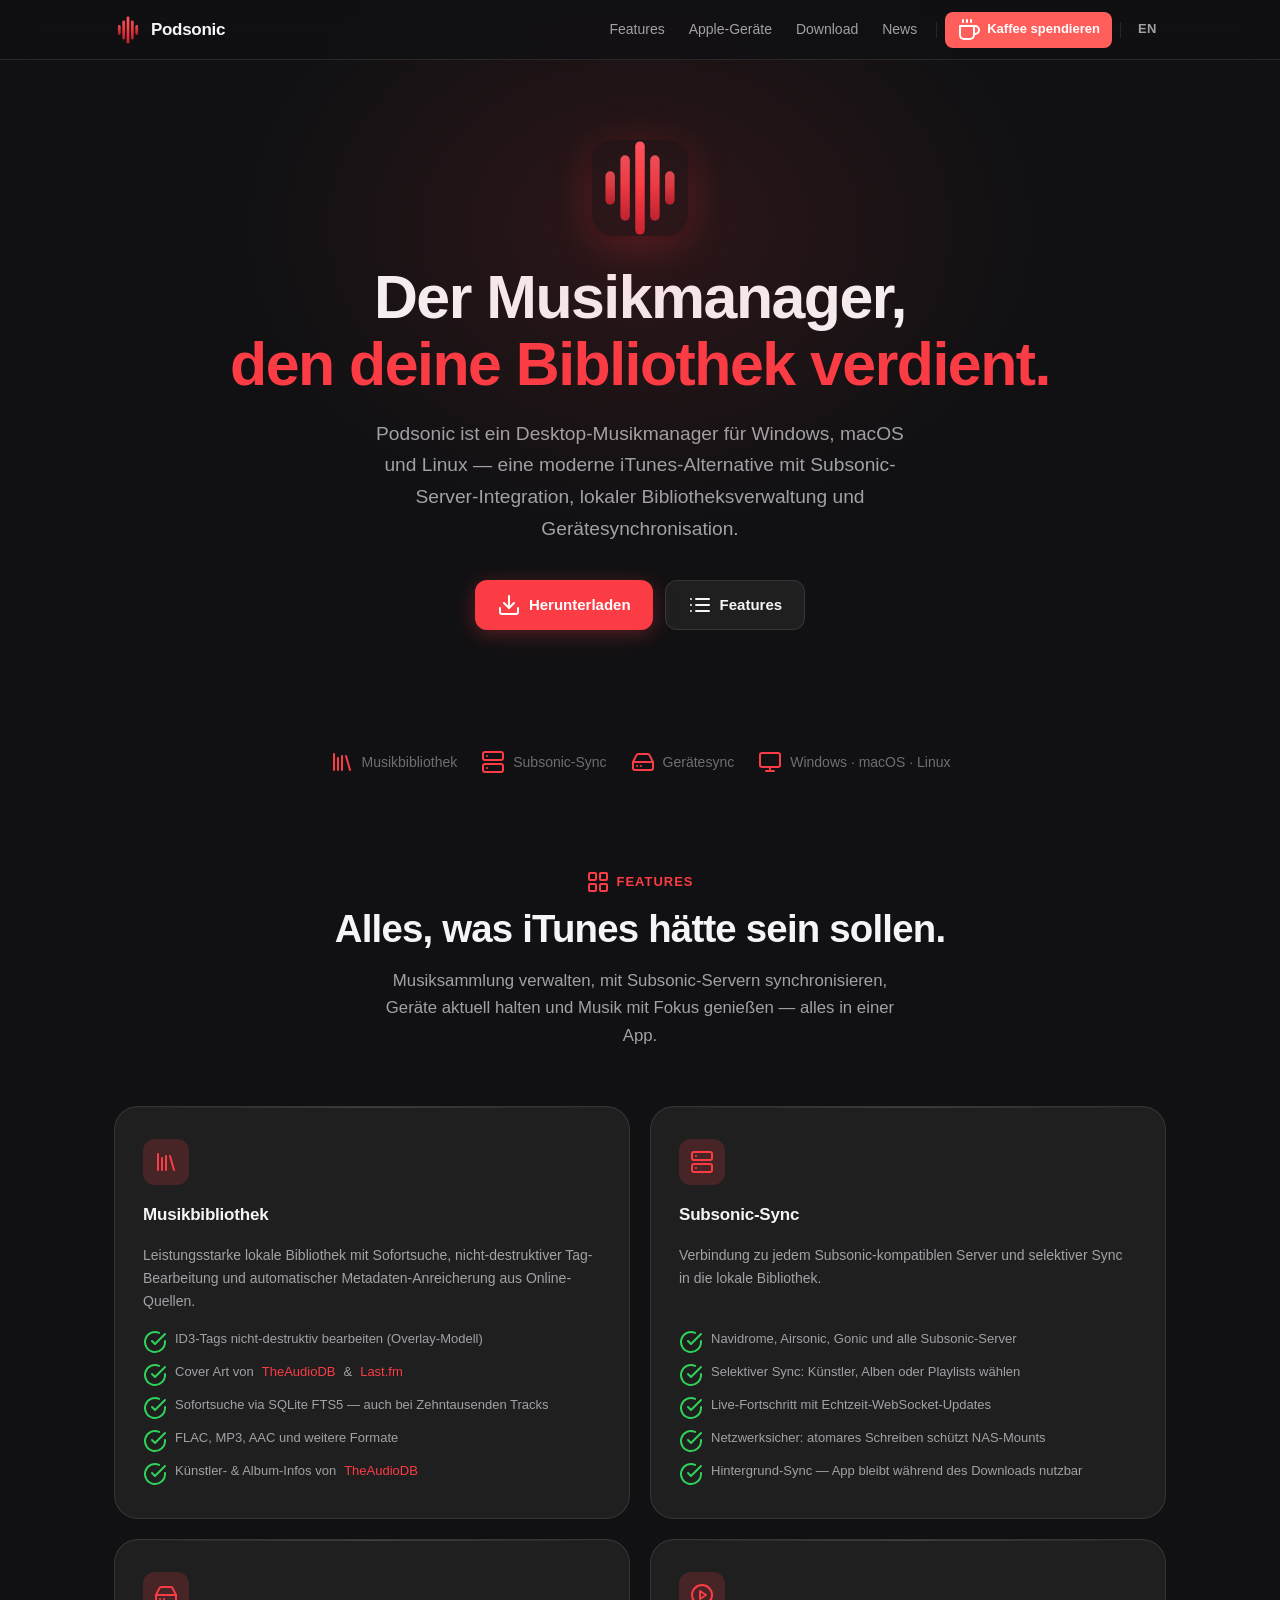
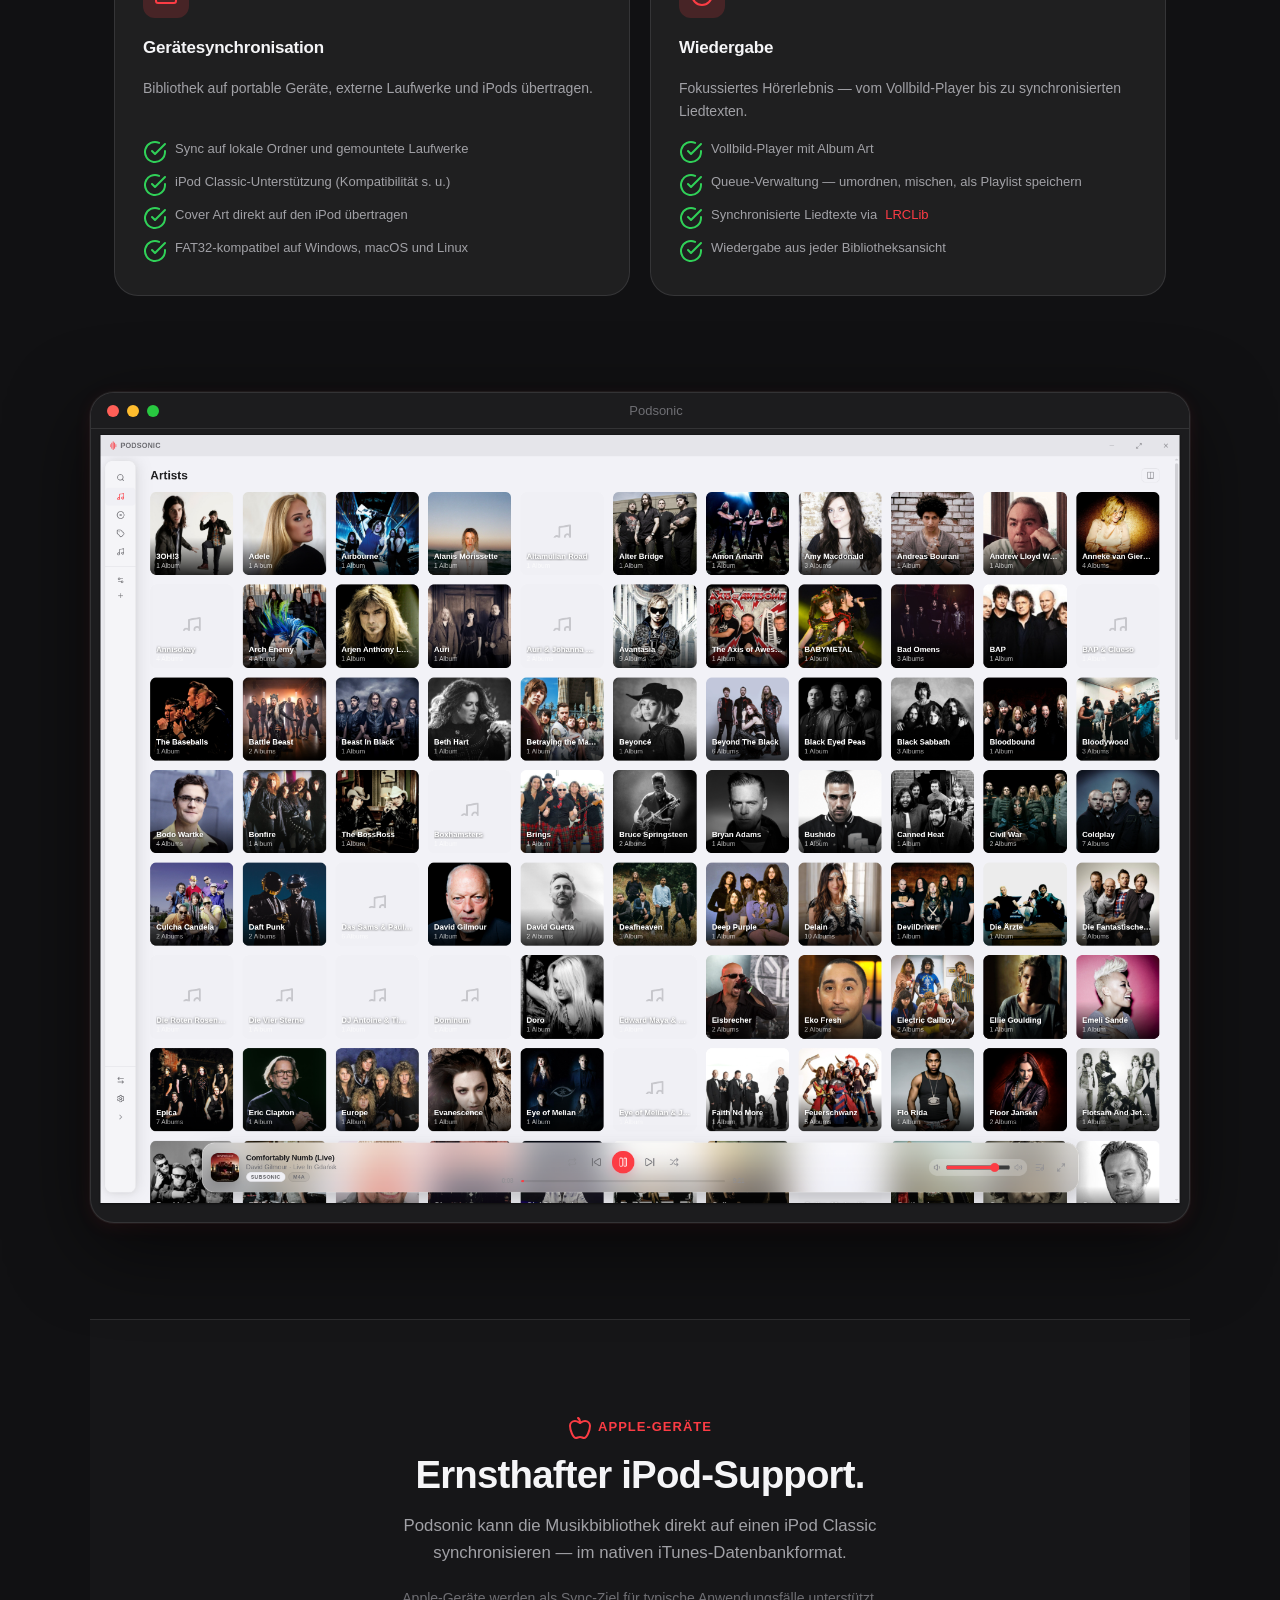
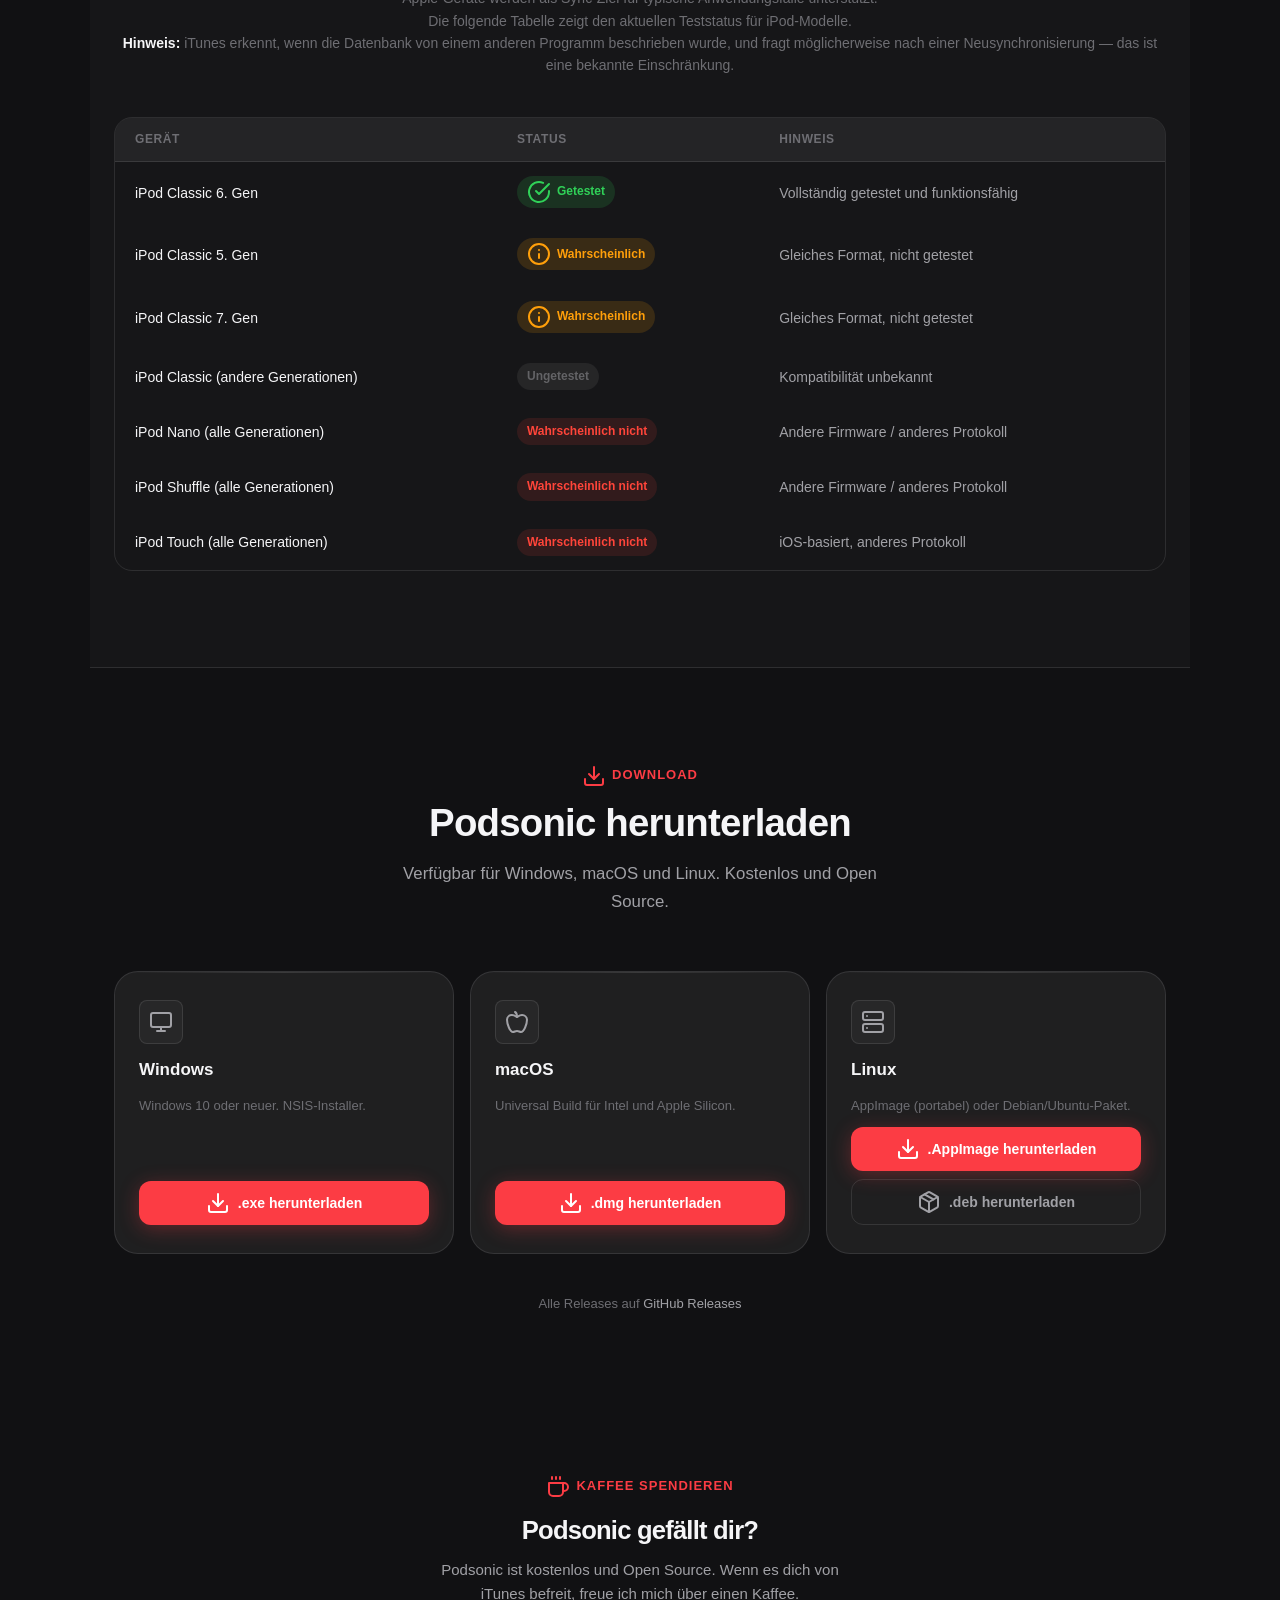
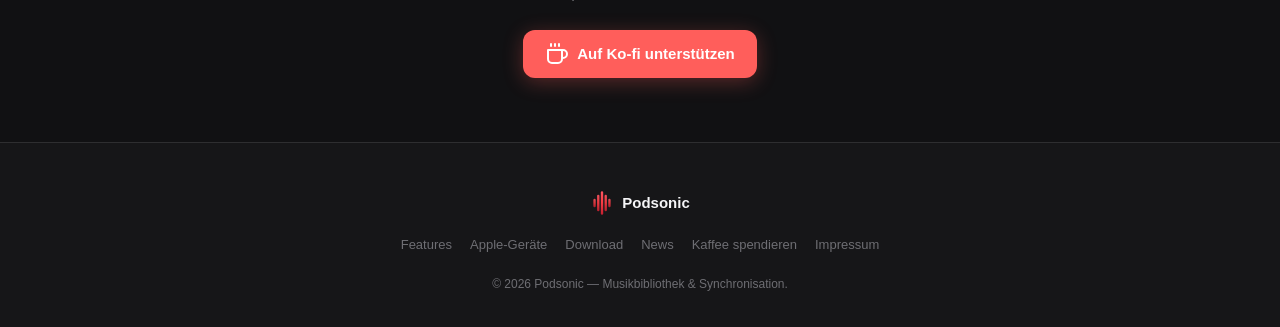
==== commit e9b820b4: "deploy: update website (274eee8104e70e57f9269b1624e1849064ef8a7c)" ====
--- a/docs/de/index.html
+++ b/docs/de/index.html
@@ -17,12 +17,13 @@
         <span>Podsonic</span>
       </a>
       <div class="nav-links" id="nav-links">
-        <a href="index.html#features" class="nav-link">Features</a>
+        <a href="features.html" class="nav-link">Features</a>
         <a href="index.html#apple"    class="nav-link">Apple-Geräte</a>
         <a href="index.html#download" class="nav-link">Download</a>
+        <a href="news.html"           class="nav-link">News</a>
         <div class="nav-sep"></div>
         <a href="https://ko-fi.com/Elmontag" class="nav-kofi" target="_blank" rel="noopener">
-          <svg xmlns="http://www.w3.org/2000/svg" width="24" height="24" viewBox="0 0 24 24" fill="none" stroke="currentColor" stroke-width="2" stroke-linecap="round" stroke-linejoin="round"><path d="M19 14c1.49-1.46 3-3.21 3-5.5A5.5 5.5 0 0 0 16.5 3c-1.76 0-3 .5-4.5 2-1.5-1.5-2.74-2-4.5-2A5.5 5.5 0 0 0 2 8.5c0 2.3 1.5 4.05 3 5.5l7 7Z"/></svg> Support
+          <svg xmlns="http://www.w3.org/2000/svg" width="24" height="24" viewBox="0 0 24 24" fill="none" stroke="currentColor" stroke-width="2" stroke-linecap="round" stroke-linejoin="round"><path d="M17 8h1a4 4 0 1 1 0 8h-1"/><path d="M3 8h14v9a4 4 0 0 1-4 4H7a4 4 0 0 1-4-4Z"/><line x1="6" x2="6" y1="2" y2="4"/><line x1="10" x2="10" y1="2" y2="4"/><line x1="14" x2="14" y1="2" y2="4"/></svg> Kaffee spendieren
         </a>
         <div class="nav-sep"></div>
         <a href="../index.html" class="nav-toggle-btn"
@@ -56,19 +57,18 @@
 <div class="section-header">
 <div class="section-eyebrow"><svg xmlns="http://www.w3.org/2000/svg" width="24" height="24" viewBox="0 0 24 24" fill="none" stroke="currentColor" stroke-width="2" stroke-linecap="round" stroke-linejoin="round"><rect width="7" height="7" x="3" y="3" rx="1"/><rect width="7" height="7" x="14" y="3" rx="1"/><rect width="7" height="7" x="14" y="14" rx="1"/><rect width="7" height="7" x="3" y="14" rx="1"/></svg> Features</div>
 <h2 class="section-title">Alles, was iTunes hätte sein sollen.</h2>
-<p class="section-desc">Musiksammlung verwalten, mit dem Subsonic-Server synchronisieren und Geräte aktuell halten — alles in einer App.</p>
+<p class="section-desc">Musiksammlung verwalten, mit Subsonic-Servern synchronisieren, Geräte aktuell halten und Musik mit Fokus genießen — alles in einer App.</p>
 </div>
 <div class="feature-cards"><div class="feature-card">
 <div class="feature-card-icon"><svg xmlns="http://www.w3.org/2000/svg" width="24" height="24" viewBox="0 0 24 24" fill="none" stroke="currentColor" stroke-width="2" stroke-linecap="round" stroke-linejoin="round"><path d="m16 6 4 14"/><path d="M12 6v14"/><path d="M8 8v12"/><path d="M4 4v16"/></svg></div>
 <h3>Musikbibliothek</h3>
-<p>Eine leistungsstarke lokale Musikbibliothek mit Sofortsuche, Tag-Bearbeitung und automatischem Cover-Art-Abruf.</p>
+<p>Leistungsstarke lokale Bibliothek mit Sofortsuche, nicht-destruktiver Tag-Bearbeitung und automatischer Metadaten-Anreicherung aus Online-Quellen.</p>
 <ul>
 <li><svg xmlns="http://www.w3.org/2000/svg" width="24" height="24" viewBox="0 0 24 24" fill="none" stroke="currentColor" stroke-width="2" stroke-linecap="round" stroke-linejoin="round"><path d="M22 11.08V12a10 10 0 1 1-5.93-9.14"/><path d="m9 11 3 3L22 4"/></svg> ID3-Tags nicht-destruktiv bearbeiten (Overlay-Modell)</li>
-<li><svg xmlns="http://www.w3.org/2000/svg" width="24" height="24" viewBox="0 0 24 24" fill="none" stroke="currentColor" stroke-width="2" stroke-linecap="round" stroke-linejoin="round"><path d="M22 11.08V12a10 10 0 1 1-5.93-9.14"/><path d="m9 11 3 3L22 4"/></svg> Cover-Art automatisch aus mehreren Quellen laden</li>
-<li><svg xmlns="http://www.w3.org/2000/svg" width="24" height="24" viewBox="0 0 24 24" fill="none" stroke="currentColor" stroke-width="2" stroke-linecap="round" stroke-linejoin="round"><path d="M22 11.08V12a10 10 0 1 1-5.93-9.14"/><path d="m9 11 3 3L22 4"/></svg> Sofortsuche via SQLite FTS5</li>
+<li><svg xmlns="http://www.w3.org/2000/svg" width="24" height="24" viewBox="0 0 24 24" fill="none" stroke="currentColor" stroke-width="2" stroke-linecap="round" stroke-linejoin="round"><path d="M22 11.08V12a10 10 0 1 1-5.93-9.14"/><path d="m9 11 3 3L22 4"/></svg> Cover Art von <a href="https://www.theaudiodb.com" target="_blank" rel="noopener">TheAudioDB</a> &amp; <a href="https://www.last.fm" target="_blank" rel="noopener">Last.fm</a></li>
+<li><svg xmlns="http://www.w3.org/2000/svg" width="24" height="24" viewBox="0 0 24 24" fill="none" stroke="currentColor" stroke-width="2" stroke-linecap="round" stroke-linejoin="round"><path d="M22 11.08V12a10 10 0 1 1-5.93-9.14"/><path d="m9 11 3 3L22 4"/></svg> Sofortsuche via SQLite FTS5 — auch bei Zehntausenden Tracks</li>
 <li><svg xmlns="http://www.w3.org/2000/svg" width="24" height="24" viewBox="0 0 24 24" fill="none" stroke="currentColor" stroke-width="2" stroke-linecap="round" stroke-linejoin="round"><path d="M22 11.08V12a10 10 0 1 1-5.93-9.14"/><path d="m9 11 3 3L22 4"/></svg> FLAC, MP3, AAC und weitere Formate</li>
-<li><svg xmlns="http://www.w3.org/2000/svg" width="24" height="24" viewBox="0 0 24 24" fill="none" stroke="currentColor" stroke-width="2" stroke-linecap="round" stroke-linejoin="round"><path d="M22 11.08V12a10 10 0 1 1-5.93-9.14"/><path d="m9 11 3 3L22 4"/></svg> Künstler- und Album-Infos von TheAudioDB &amp; Last.fm</li>
-<li><svg xmlns="http://www.w3.org/2000/svg" width="24" height="24" viewBox="0 0 24 24" fill="none" stroke="currentColor" stroke-width="2" stroke-linecap="round" stroke-linejoin="round"><path d="M22 11.08V12a10 10 0 1 1-5.93-9.14"/><path d="m9 11 3 3L22 4"/></svg> Synchronisierte &amp; einfache Liedtexte via <a href="https://lrclib.net" target="_blank" rel="noopener">LRCLib</a></li>
+<li><svg xmlns="http://www.w3.org/2000/svg" width="24" height="24" viewBox="0 0 24 24" fill="none" stroke="currentColor" stroke-width="2" stroke-linecap="round" stroke-linejoin="round"><path d="M22 11.08V12a10 10 0 1 1-5.93-9.14"/><path d="m9 11 3 3L22 4"/></svg> Künstler- &amp; Album-Infos von <a href="https://www.theaudiodb.com" target="_blank" rel="noopener">TheAudioDB</a></li>
 </ul>
 </div><div class="feature-card">
 <div class="feature-card-icon"><svg xmlns="http://www.w3.org/2000/svg" width="24" height="24" viewBox="0 0 24 24" fill="none" stroke="currentColor" stroke-width="2" stroke-linecap="round" stroke-linejoin="round"><rect width="20" height="8" x="2" y="2" rx="2" ry="2"/><rect width="20" height="8" x="2" y="14" rx="2" ry="2"/><line x1="6" x2="6.01" y1="6" y2="6"/><line x1="6" x2="6.01" y1="18" y2="18"/></svg></div>
@@ -84,12 +84,22 @@
 </div><div class="feature-card">
 <div class="feature-card-icon"><svg xmlns="http://www.w3.org/2000/svg" width="24" height="24" viewBox="0 0 24 24" fill="none" stroke="currentColor" stroke-width="2" stroke-linecap="round" stroke-linejoin="round"><line x1="22" x2="2" y1="12" y2="12"/><path d="M5.45 5.11 2 12v6a2 2 0 0 0 2 2h16a2 2 0 0 0 2-2v-6l-3.45-6.89A2 2 0 0 0 16.76 4H7.24a2 2 0 0 0-1.79 1.11z"/><line x1="6" x2="6.01" y1="16" y2="16"/><line x1="10" x2="10.01" y1="16" y2="16"/></svg></div>
 <h3>Gerätesynchronisation</h3>
-<p>Bibliothek auf portable Geräte und lokale Ordner übertragen — inkl. iPod-Unterstützung.</p>
+<p>Bibliothek auf portable Geräte, externe Laufwerke und iPods übertragen.</p>
 <ul>
 <li><svg xmlns="http://www.w3.org/2000/svg" width="24" height="24" viewBox="0 0 24 24" fill="none" stroke="currentColor" stroke-width="2" stroke-linecap="round" stroke-linejoin="round"><path d="M22 11.08V12a10 10 0 1 1-5.93-9.14"/><path d="m9 11 3 3L22 4"/></svg> Sync auf lokale Ordner und gemountete Laufwerke</li>
 <li><svg xmlns="http://www.w3.org/2000/svg" width="24" height="24" viewBox="0 0 24 24" fill="none" stroke="currentColor" stroke-width="2" stroke-linecap="round" stroke-linejoin="round"><path d="M22 11.08V12a10 10 0 1 1-5.93-9.14"/><path d="m9 11 3 3L22 4"/></svg> iPod Classic-Unterstützung (Kompatibilität s. u.)</li>
-<li><svg xmlns="http://www.w3.org/2000/svg" width="24" height="24" viewBox="0 0 24 24" fill="none" stroke="currentColor" stroke-width="2" stroke-linecap="round" stroke-linejoin="round"><path d="M22 11.08V12a10 10 0 1 1-5.93-9.14"/><path d="m9 11 3 3L22 4"/></svg> Vollbild-Wiedergabe mit Album-Art</li>
+<li><svg xmlns="http://www.w3.org/2000/svg" width="24" height="24" viewBox="0 0 24 24" fill="none" stroke="currentColor" stroke-width="2" stroke-linecap="round" stroke-linejoin="round"><path d="M22 11.08V12a10 10 0 1 1-5.93-9.14"/><path d="m9 11 3 3L22 4"/></svg> Cover Art direkt auf den iPod übertragen</li>
+<li><svg xmlns="http://www.w3.org/2000/svg" width="24" height="24" viewBox="0 0 24 24" fill="none" stroke="currentColor" stroke-width="2" stroke-linecap="round" stroke-linejoin="round"><path d="M22 11.08V12a10 10 0 1 1-5.93-9.14"/><path d="m9 11 3 3L22 4"/></svg> FAT32-kompatibel auf Windows, macOS und Linux</li>
+</ul>
+</div><div class="feature-card">
+<div class="feature-card-icon"><svg xmlns="http://www.w3.org/2000/svg" width="24" height="24" viewBox="0 0 24 24" fill="none" stroke="currentColor" stroke-width="2" stroke-linecap="round" stroke-linejoin="round"><circle cx="12" cy="12" r="10"/><polygon points="10 8 16 12 10 16 10 8"/></svg></div>
+<h3>Wiedergabe</h3>
+<p>Fokussiertes Hörerlebnis — vom Vollbild-Player bis zu synchronisierten Liedtexten.</p>
+<ul>
+<li><svg xmlns="http://www.w3.org/2000/svg" width="24" height="24" viewBox="0 0 24 24" fill="none" stroke="currentColor" stroke-width="2" stroke-linecap="round" stroke-linejoin="round"><path d="M22 11.08V12a10 10 0 1 1-5.93-9.14"/><path d="m9 11 3 3L22 4"/></svg> Vollbild-Player mit Album Art</li>
 <li><svg xmlns="http://www.w3.org/2000/svg" width="24" height="24" viewBox="0 0 24 24" fill="none" stroke="currentColor" stroke-width="2" stroke-linecap="round" stroke-linejoin="round"><path d="M22 11.08V12a10 10 0 1 1-5.93-9.14"/><path d="m9 11 3 3L22 4"/></svg> Queue-Verwaltung — umordnen, mischen, als Playlist speichern</li>
+<li><svg xmlns="http://www.w3.org/2000/svg" width="24" height="24" viewBox="0 0 24 24" fill="none" stroke="currentColor" stroke-width="2" stroke-linecap="round" stroke-linejoin="round"><path d="M22 11.08V12a10 10 0 1 1-5.93-9.14"/><path d="m9 11 3 3L22 4"/></svg> Synchronisierte Liedtexte via <a href="https://lrclib.net" target="_blank" rel="noopener">LRCLib</a></li>
+<li><svg xmlns="http://www.w3.org/2000/svg" width="24" height="24" viewBox="0 0 24 24" fill="none" stroke="currentColor" stroke-width="2" stroke-linecap="round" stroke-linejoin="round"><path d="M22 11.08V12a10 10 0 1 1-5.93-9.14"/><path d="m9 11 3 3L22 4"/></svg> Wiedergabe aus jeder Bibliotheksansicht</li>
 </ul>
 </div></div>
 </section><section class="screenshot-section">
@@ -200,11 +210,11 @@
 </div></div>
 <p class="dl-note">Alle Releases auf <a href="https://github.com/Elmontag/podsonic-releases/releases" target="_blank" rel="noopener">GitHub Releases</a></p>
 </section><section class="support-section">
-<div class="section-eyebrow" style="justify-content:center;margin-bottom:16px"><svg xmlns="http://www.w3.org/2000/svg" width="24" height="24" viewBox="0 0 24 24" fill="none" stroke="currentColor" stroke-width="2" stroke-linecap="round" stroke-linejoin="round"><path d="M19 14c1.49-1.46 3-3.21 3-5.5A5.5 5.5 0 0 0 16.5 3c-1.76 0-3 .5-4.5 2-1.5-1.5-2.74-2-4.5-2A5.5 5.5 0 0 0 2 8.5c0 2.3 1.5 4.05 3 5.5l7 7Z"/></svg> Support</div>
+<div class="section-eyebrow" style="justify-content:center;margin-bottom:16px"><svg xmlns="http://www.w3.org/2000/svg" width="24" height="24" viewBox="0 0 24 24" fill="none" stroke="currentColor" stroke-width="2" stroke-linecap="round" stroke-linejoin="round"><path d="M17 8h1a4 4 0 1 1 0 8h-1"/><path d="M3 8h14v9a4 4 0 0 1-4 4H7a4 4 0 0 1-4-4Z"/><line x1="6" x2="6" y1="2" y2="4"/><line x1="10" x2="10" y1="2" y2="4"/><line x1="14" x2="14" y1="2" y2="4"/></svg> Kaffee spendieren</div>
 <h2 class="section-title" style="text-align:center;font-size:1.6rem;margin-bottom:12px">Podsonic gefällt dir?</h2>
 <p>Podsonic ist kostenlos und Open Source. Wenn es dich von iTunes befreit, freue ich mich über einen Kaffee.</p>
 <a href="https://ko-fi.com/Elmontag" class="btn btn-kofi" target="_blank" rel="noopener">
-<svg xmlns="http://www.w3.org/2000/svg" width="24" height="24" viewBox="0 0 24 24" fill="none" stroke="currentColor" stroke-width="2" stroke-linecap="round" stroke-linejoin="round"><path d="M19 14c1.49-1.46 3-3.21 3-5.5A5.5 5.5 0 0 0 16.5 3c-1.76 0-3 .5-4.5 2-1.5-1.5-2.74-2-4.5-2A5.5 5.5 0 0 0 2 8.5c0 2.3 1.5 4.05 3 5.5l7 7Z"/></svg> Auf Ko-fi unterstützen
+<svg xmlns="http://www.w3.org/2000/svg" width="24" height="24" viewBox="0 0 24 24" fill="none" stroke="currentColor" stroke-width="2" stroke-linecap="round" stroke-linejoin="round"><path d="M17 8h1a4 4 0 1 1 0 8h-1"/><path d="M3 8h14v9a4 4 0 0 1-4 4H7a4 4 0 0 1-4-4Z"/><line x1="6" x2="6" y1="2" y2="4"/><line x1="10" x2="10" y1="2" y2="4"/><line x1="14" x2="14" y1="2" y2="4"/></svg> Auf Ko-fi unterstützen
 </a>
 </section>
 
@@ -217,10 +227,11 @@
         <span>Podsonic</span>
       </div>
       <div class="footer-links">
-        <a href="index.html#features">Features</a>
+        <a href="features.html">Features</a>
         <a href="index.html#apple">Apple-Geräte</a>
         <a href="index.html#download">Download</a>
-        <a href="https://ko-fi.com/Elmontag" target="_blank" rel="noopener">Support</a>
+        <a href="news.html">News</a>
+        <a href="https://ko-fi.com/Elmontag" target="_blank" rel="noopener">Kaffee spendieren</a>
         <a href="impressum.html">Impressum</a>
       </div>
       <div class="footer-copy">&copy; 2026 Podsonic — Musikbibliothek &amp; Synchronisation.</div>
--- a/docs/de/assets/css/style.css
+++ b/docs/de/assets/css/style.css
@@ -355,7 +355,7 @@
 
 .feature-cards {
   display: grid;
-  grid-template-columns: repeat(3, 1fr);
+  grid-template-columns: repeat(2, 1fr);
   gap: 20px;
 }
 
@@ -429,6 +429,127 @@
   flex-shrink: 0;
   color: var(--success);
   margin-top: 1px;
+}
+
+/* ══════════════════════════════════════════════════════════════
+   Features Detail Page (features.html)
+   ══════════════════════════════════════════════════════════════ */
+
+.page-features .page-header {
+  padding: calc(var(--nav-h) + 64px) var(--page-pad) 48px;
+  max-width: var(--max-w);
+  margin: 0 auto;
+}
+
+.page-features .page-header h1 {
+  font-size: clamp(2rem, 5vw, 3rem);
+  font-weight: 800;
+  color: var(--text);
+  letter-spacing: -0.04em;
+  margin-bottom: 16px;
+}
+
+.page-features .page-header p {
+  font-size: 16px;
+  color: var(--text2);
+  max-width: 600px;
+  line-height: 1.65;
+}
+
+.features-detail {
+  padding: 64px var(--page-pad);
+  border-top: 1px solid var(--border);
+}
+
+.features-detail:nth-child(even) {
+  background: var(--bg2);
+}
+
+.features-detail .section-header {
+  max-width: var(--max-w);
+  margin: 0 auto 40px;
+}
+
+.features-detail .section-header h2 {
+  font-size: clamp(1.5rem, 3vw, 2.25rem);
+  font-weight: 800;
+  color: var(--text);
+  letter-spacing: -0.03em;
+  margin-bottom: 12px;
+}
+
+.features-detail .section-intro {
+  font-size: 15px;
+  color: var(--text2);
+  max-width: 640px;
+  line-height: 1.65;
+  margin: 0;
+}
+
+.fd-grid {
+  display: grid;
+  grid-template-columns: repeat(auto-fill, minmax(260px, 1fr));
+  gap: 20px;
+  max-width: var(--max-w);
+  margin: 0 auto;
+}
+
+.fd-card {
+  background: var(--surface);
+  border: 1px solid var(--border);
+  border-radius: var(--r-xl);
+  padding: 28px 24px;
+  display: flex;
+  flex-direction: column;
+  gap: 12px;
+  transition: background 0.2s, border-color 0.2s, transform 0.2s;
+}
+
+.fd-card:hover {
+  background: var(--surface-hover);
+  border-color: var(--border-strong);
+  transform: translateY(-2px);
+}
+
+.fd-icon {
+  width: 40px;
+  height: 40px;
+  border-radius: var(--r-md);
+  background: var(--accent-dim);
+  display: flex;
+  align-items: center;
+  justify-content: center;
+  color: var(--accent);
+  flex-shrink: 0;
+}
+
+.fd-card h3 {
+  font-size: 16px;
+  font-weight: 700;
+  color: var(--text);
+  letter-spacing: -0.2px;
+  margin: 0;
+}
+
+.fd-card p {
+  font-size: 13.5px;
+  color: var(--text2);
+  line-height: 1.65;
+  margin: 0;
+  flex: 1;
+}
+
+.fd-card a {
+  color: var(--accent);
+}
+
+.fd-card a:hover {
+  opacity: 0.8;
+}
+
+.features-detail .cta-section {
+  max-width: var(--max-w);
+  margin: 0 auto;
 }
 
 /* ══════════════════════════════════════════════════════════════
@@ -708,6 +829,91 @@
 }
 
 /* ══════════════════════════════════════════════════════════════
+   News
+   ══════════════════════════════════════════════════════════════ */
+
+.news-section, .news-post {
+  max-width: 720px;
+  margin: 0 auto;
+  padding: calc(var(--nav-h) + 48px) var(--page-pad) 96px;
+}
+
+.news-section h1, .news-post h1 {
+  font-size: 28px;
+  font-weight: 800;
+  margin-bottom: 32px;
+  color: var(--text);
+}
+
+.news-item {
+  background: var(--bg2);
+  border: 1px solid var(--border);
+  border-radius: 12px;
+  padding: 24px 28px;
+  margin-bottom: 20px;
+}
+
+.news-item-title {
+  font-size: 18px;
+  font-weight: 700;
+  margin: 0 0 6px;
+}
+
+.news-item-title a {
+  color: var(--text);
+  text-decoration: none;
+}
+
+.news-item-title a:hover { color: var(--accent); }
+
+.news-date {
+  display: block;
+  font-size: 12px;
+  color: var(--text2);
+  margin-bottom: 10px;
+}
+
+.news-item-summary {
+  font-size: 14px;
+  color: var(--text2);
+  line-height: 1.7;
+  margin: 0 0 12px;
+}
+
+.news-read-more {
+  font-size: 13px;
+  font-weight: 600;
+  color: var(--accent);
+  text-decoration: none;
+}
+
+.news-read-more:hover { text-decoration: underline; }
+
+.news-post h1, .news-post h2, .news-post h3 {
+  color: var(--text);
+  font-weight: 700;
+  margin-top: 28px;
+  margin-bottom: 10px;
+}
+
+.news-post h1 { font-size: 26px; margin-top: 0; }
+.news-post h2 { font-size: 18px; border-bottom: 1px solid var(--border); padding-bottom: 6px; }
+.news-post h3 { font-size: 15px; }
+
+.news-post p, .news-post li {
+  font-size: 15px;
+  color: var(--text2);
+  line-height: 1.75;
+}
+
+.news-post ul, .news-post ol {
+  padding-left: 22px;
+  margin-bottom: 14px;
+}
+
+.news-post a { color: var(--accent); }
+
+/* ══════════════════════════════════════════════════════════════
    Footer
    ══════════════════════════════════════════════════════════════ */
 
@@ -755,6 +961,7 @@
 @media (max-width: 900px) {
   .feature-cards  { grid-template-columns: 1fr; }
   .download-cards { grid-template-columns: 1fr; }
+  .fd-grid        { grid-template-columns: 1fr; }
 }
 
 @media (max-width: 768px) {
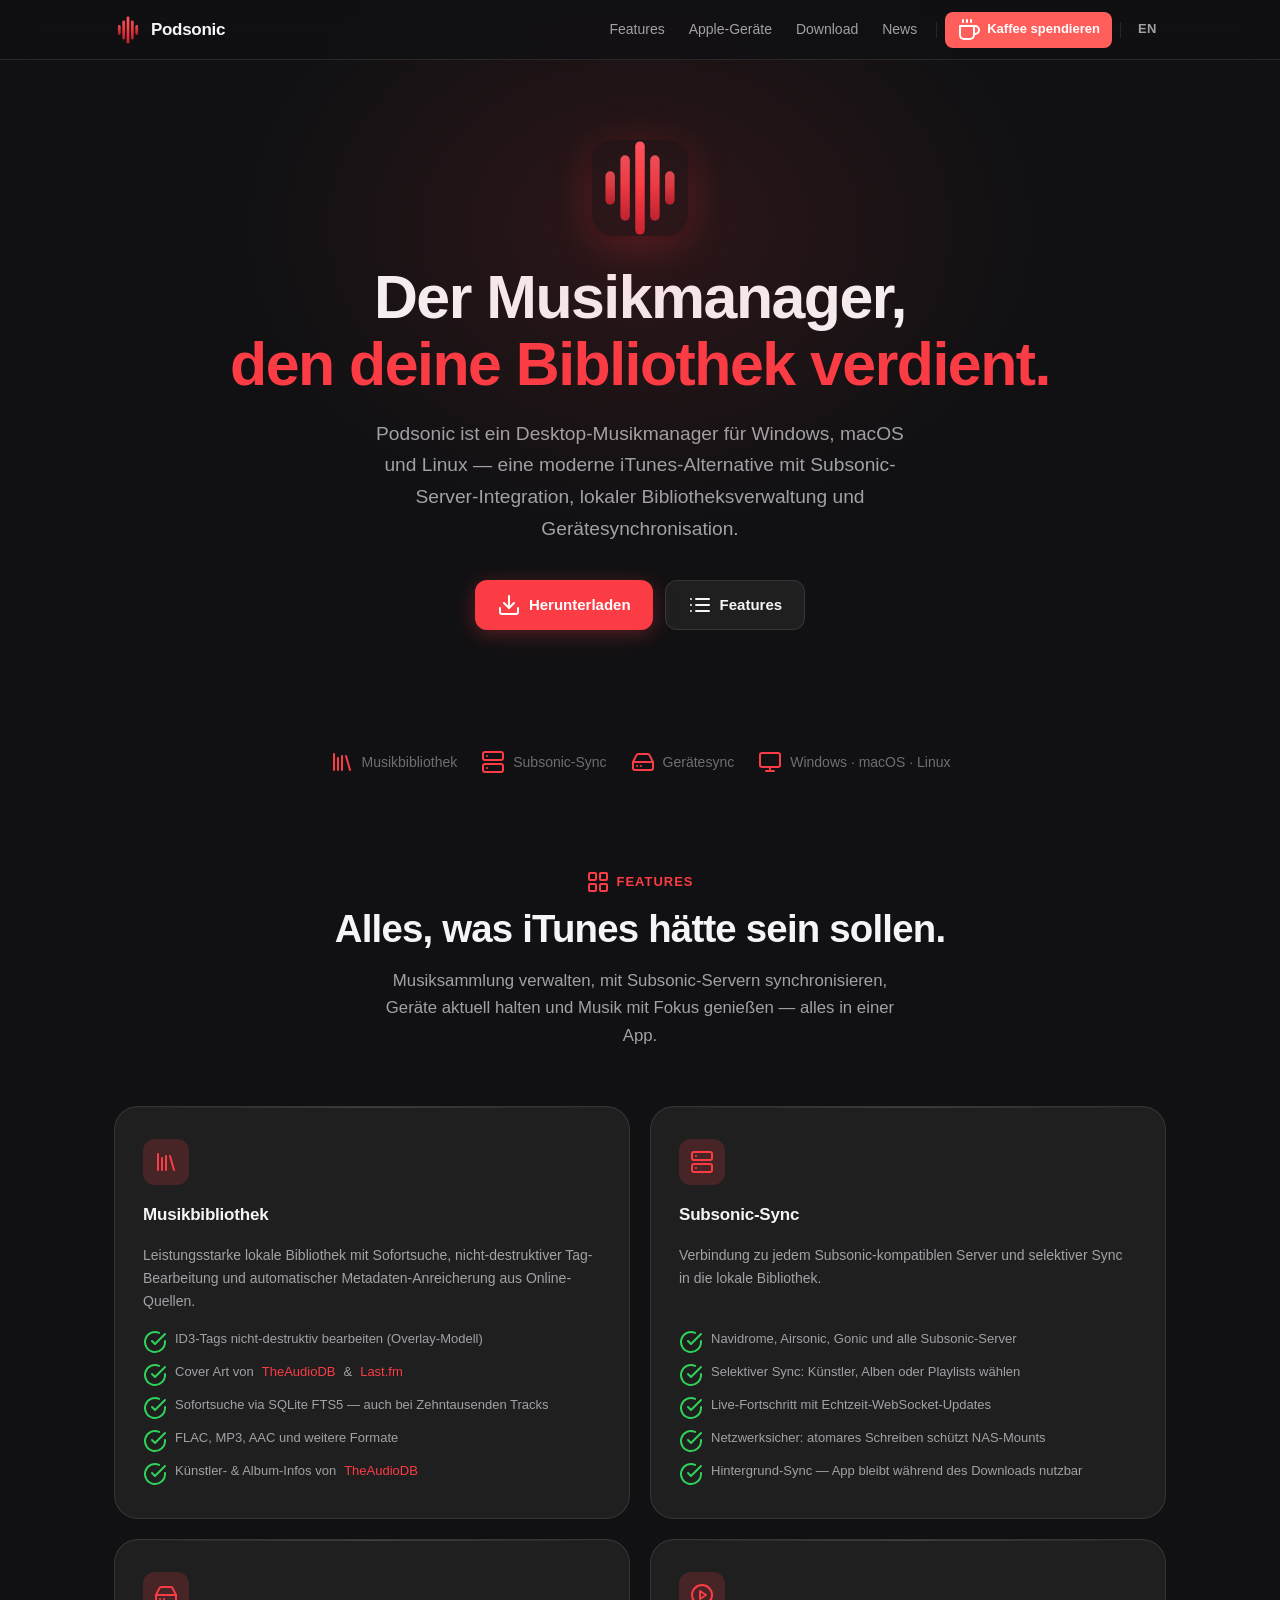
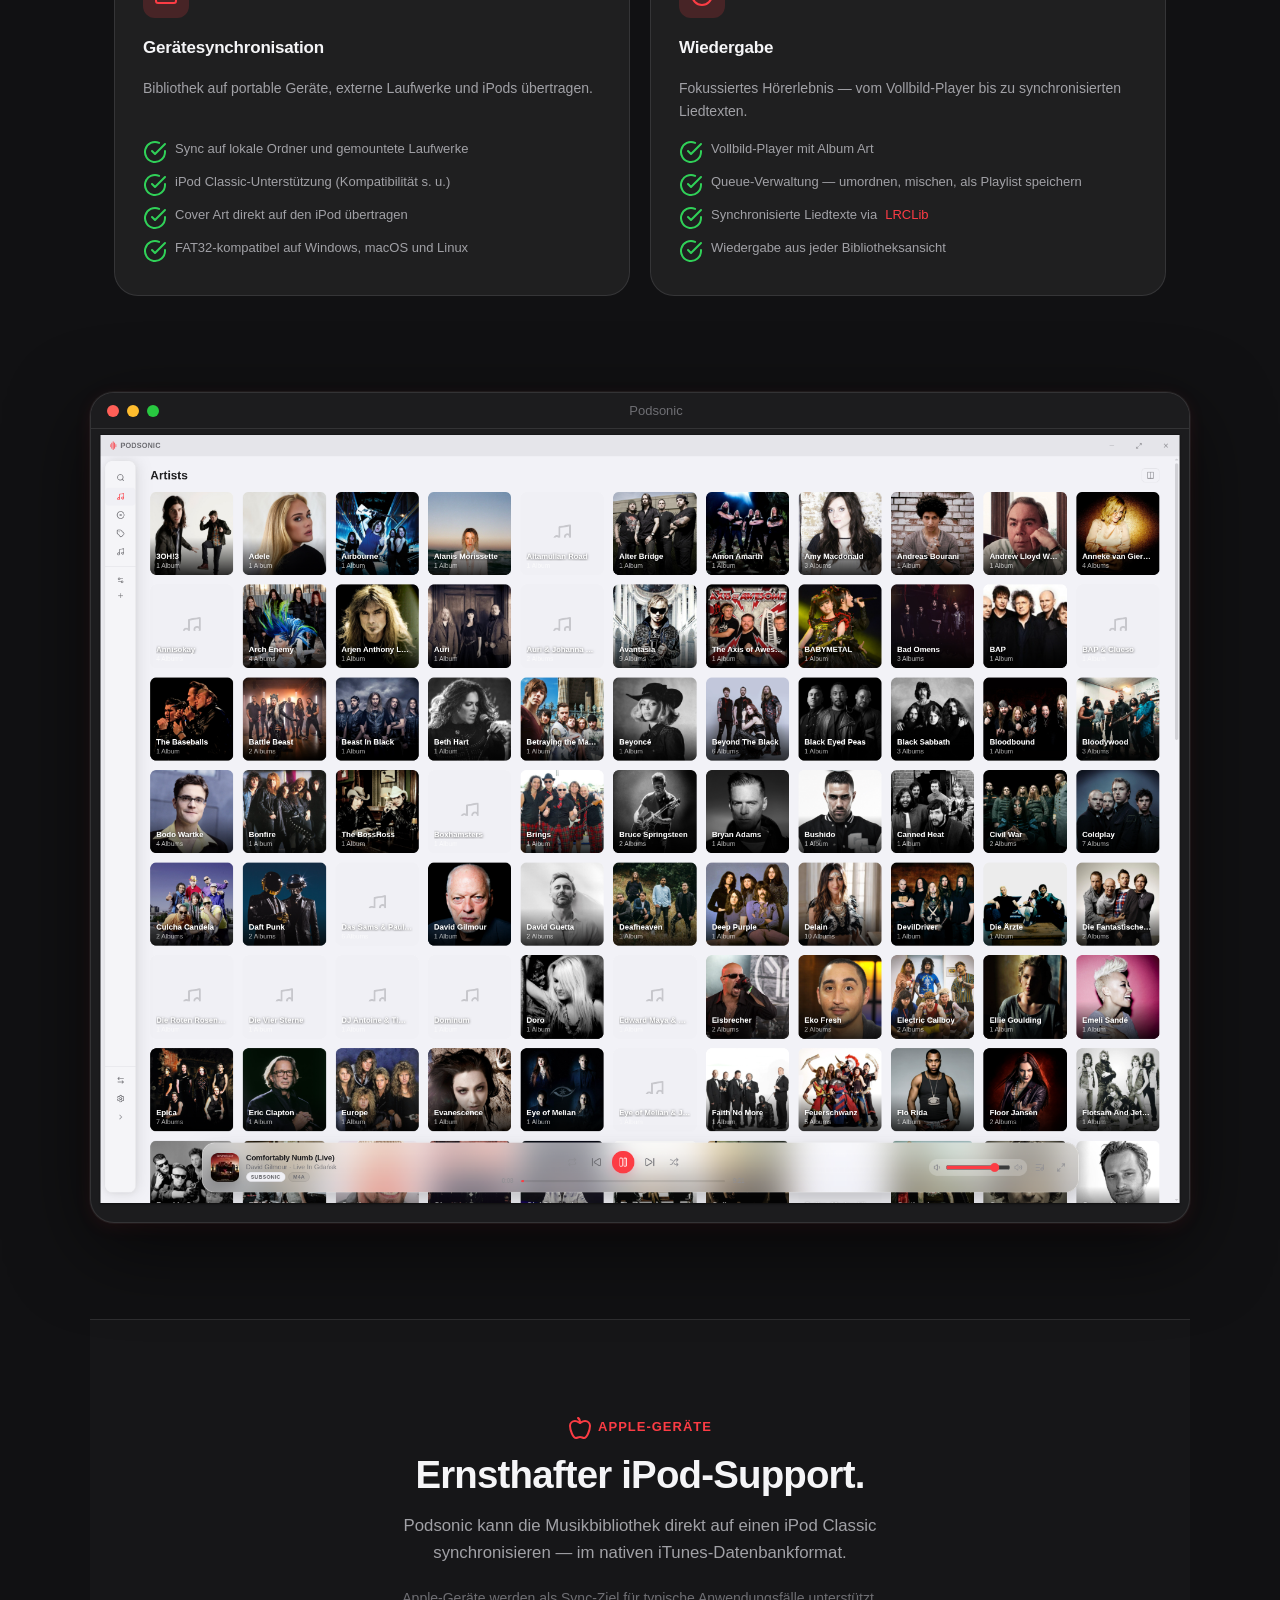
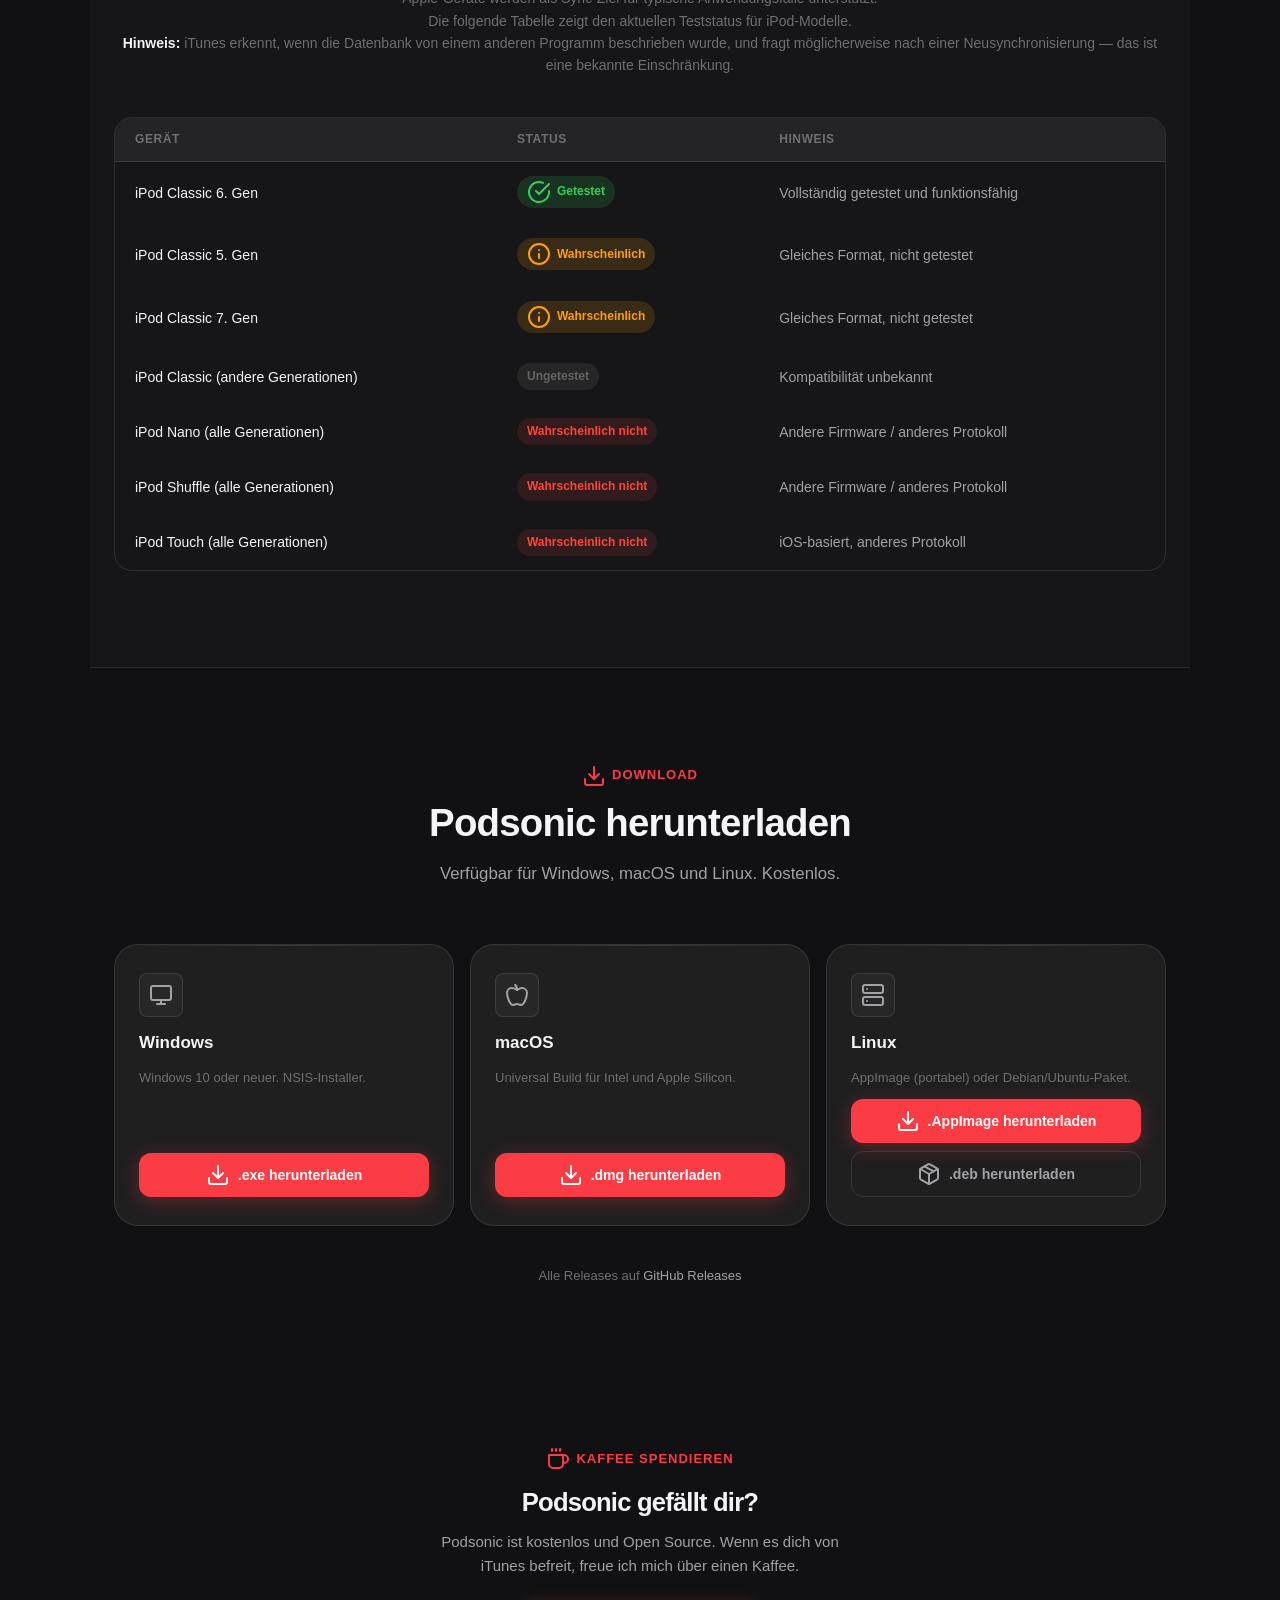
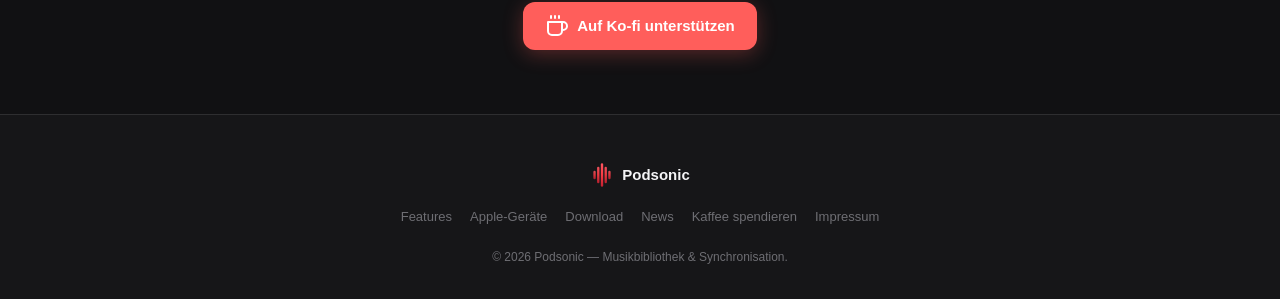
==== commit 3b871378: "Update index.html" ====
--- a/docs/de/index.html
+++ b/docs/de/index.html
@@ -175,7 +175,7 @@
 <div class="section-header">
 <div class="section-eyebrow"><svg xmlns="http://www.w3.org/2000/svg" width="24" height="24" viewBox="0 0 24 24" fill="none" stroke="currentColor" stroke-width="2" stroke-linecap="round" stroke-linejoin="round"><path d="M21 15v4a2 2 0 0 1-2 2H5a2 2 0 0 1-2-2v-4"/><polyline points="7 10 12 15 17 10"/><line x1="12" x2="12" y1="15" y2="3"/></svg> Download</div>
 <h2 class="section-title">Podsonic herunterladen</h2>
-<p class="section-desc">Verfügbar für Windows, macOS und Linux. Kostenlos und Open Source.</p>
+<p class="section-desc">Verfügbar für Windows, macOS und Linux. Kostenlos.</p>
 </div>
 <div class="download-cards"><div class="dl-card">
 <div class="dl-card-icon"><svg xmlns="http://www.w3.org/2000/svg" width="24" height="24" viewBox="0 0 24 24" fill="none" stroke="currentColor" stroke-width="2" stroke-linecap="round" stroke-linejoin="round"><rect width="20" height="14" x="2" y="3" rx="2"/><line x1="8" x2="16" y1="21" y2="21"/><line x1="12" x2="12" y1="17" y2="21"/></svg></div>
@@ -267,4 +267,4 @@
   </script>
 
 </body>
-</html>+</html>
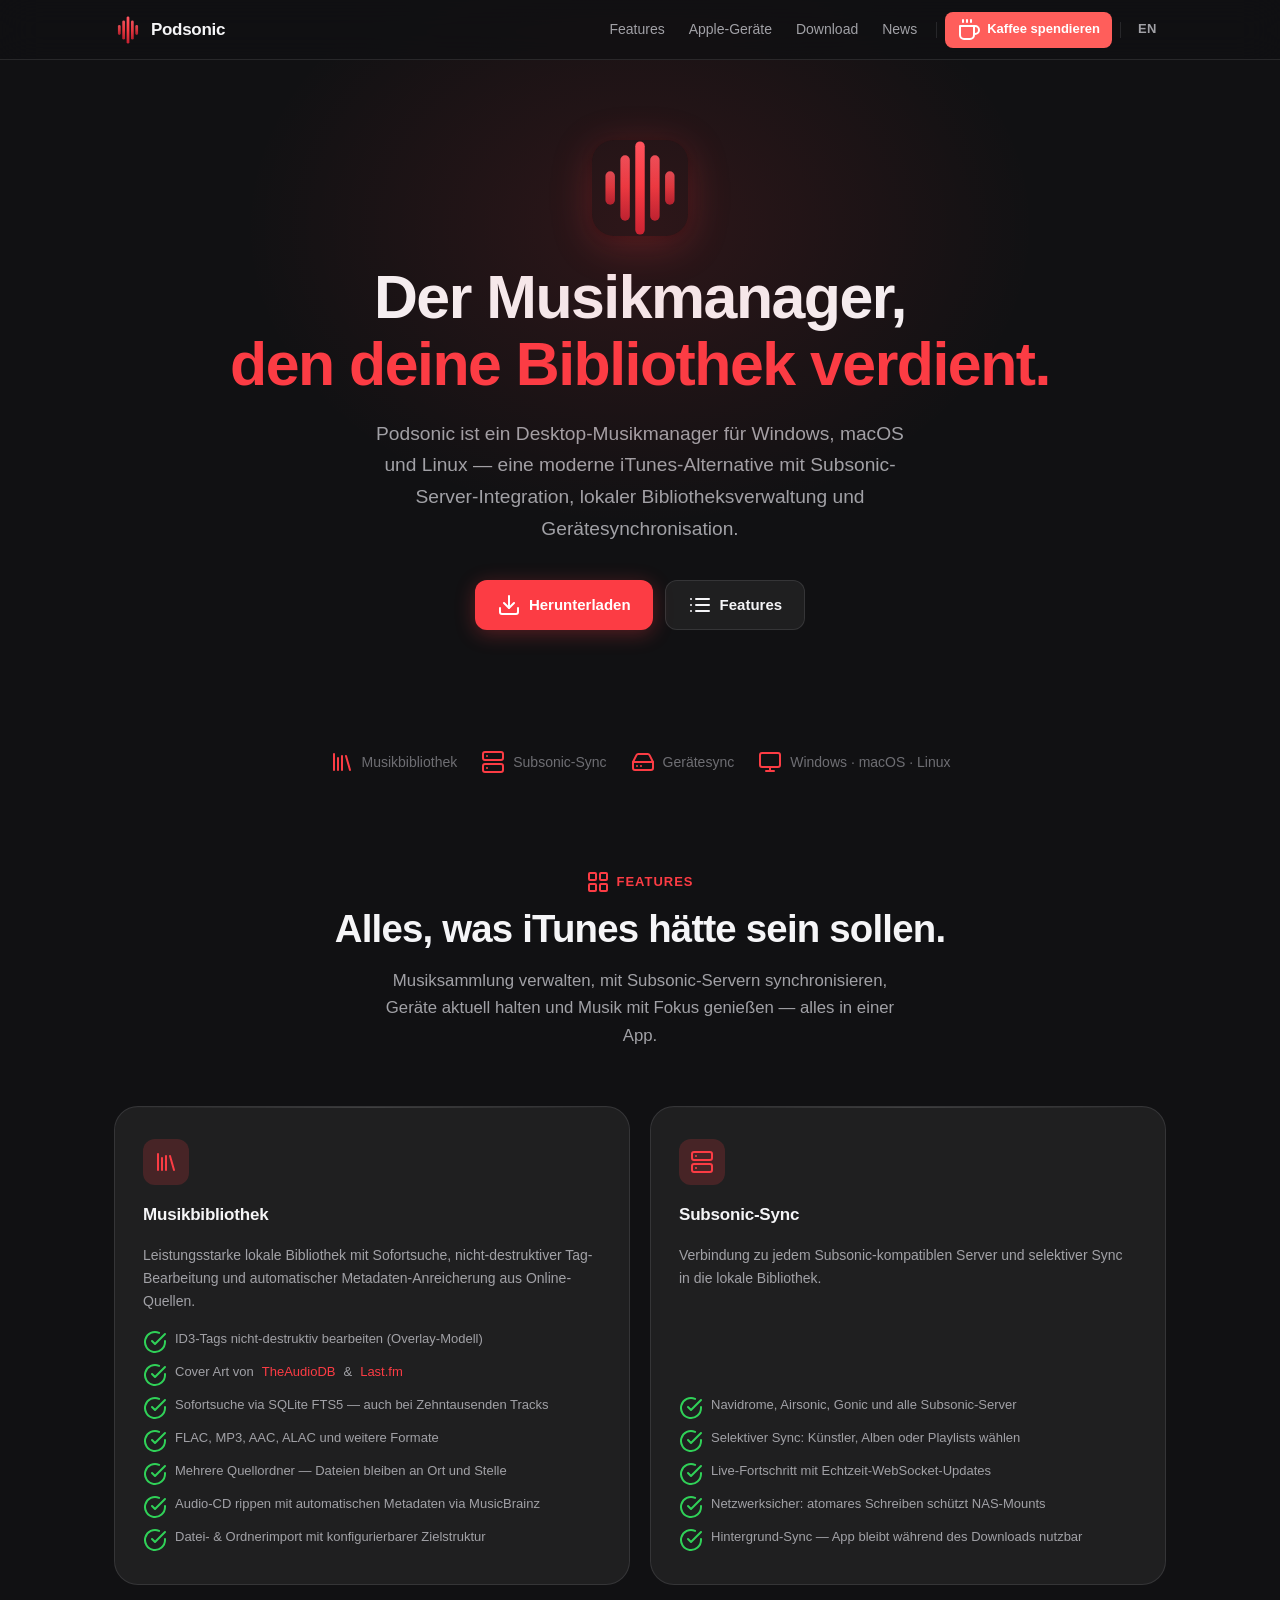
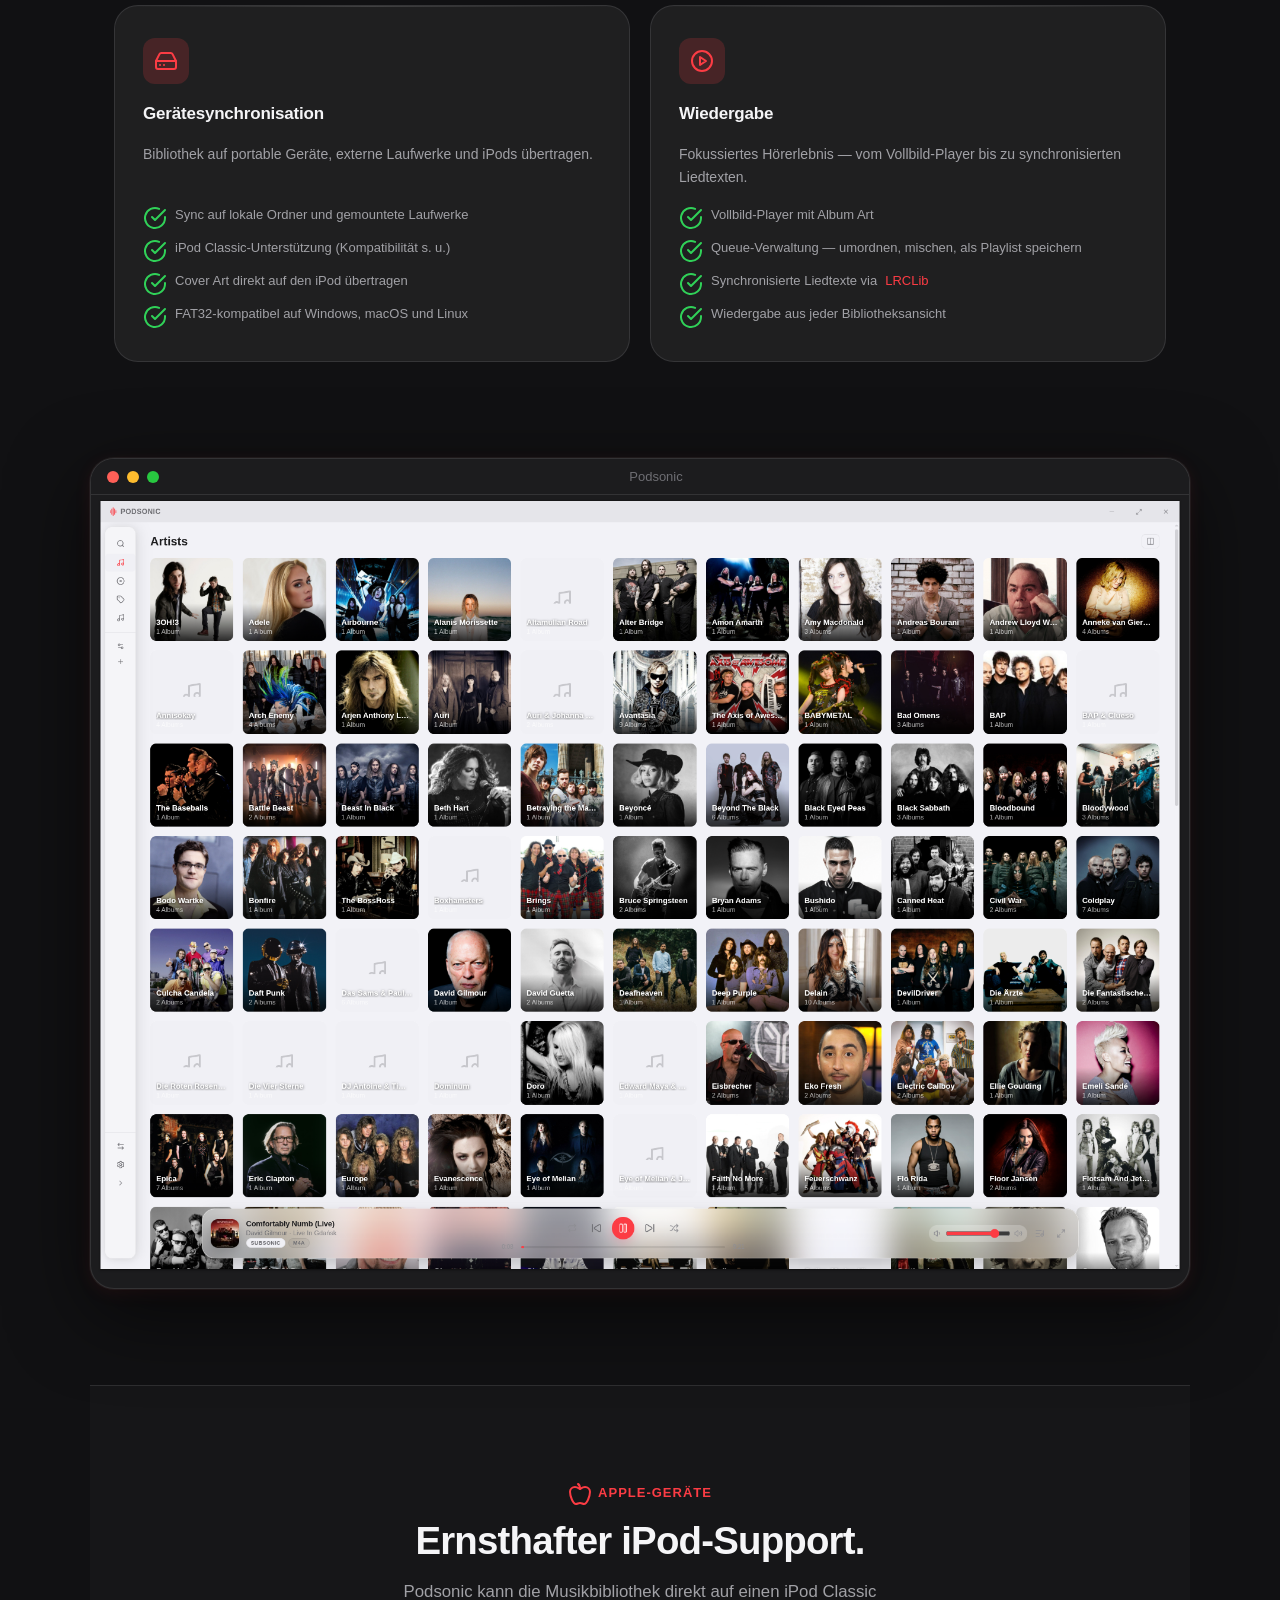
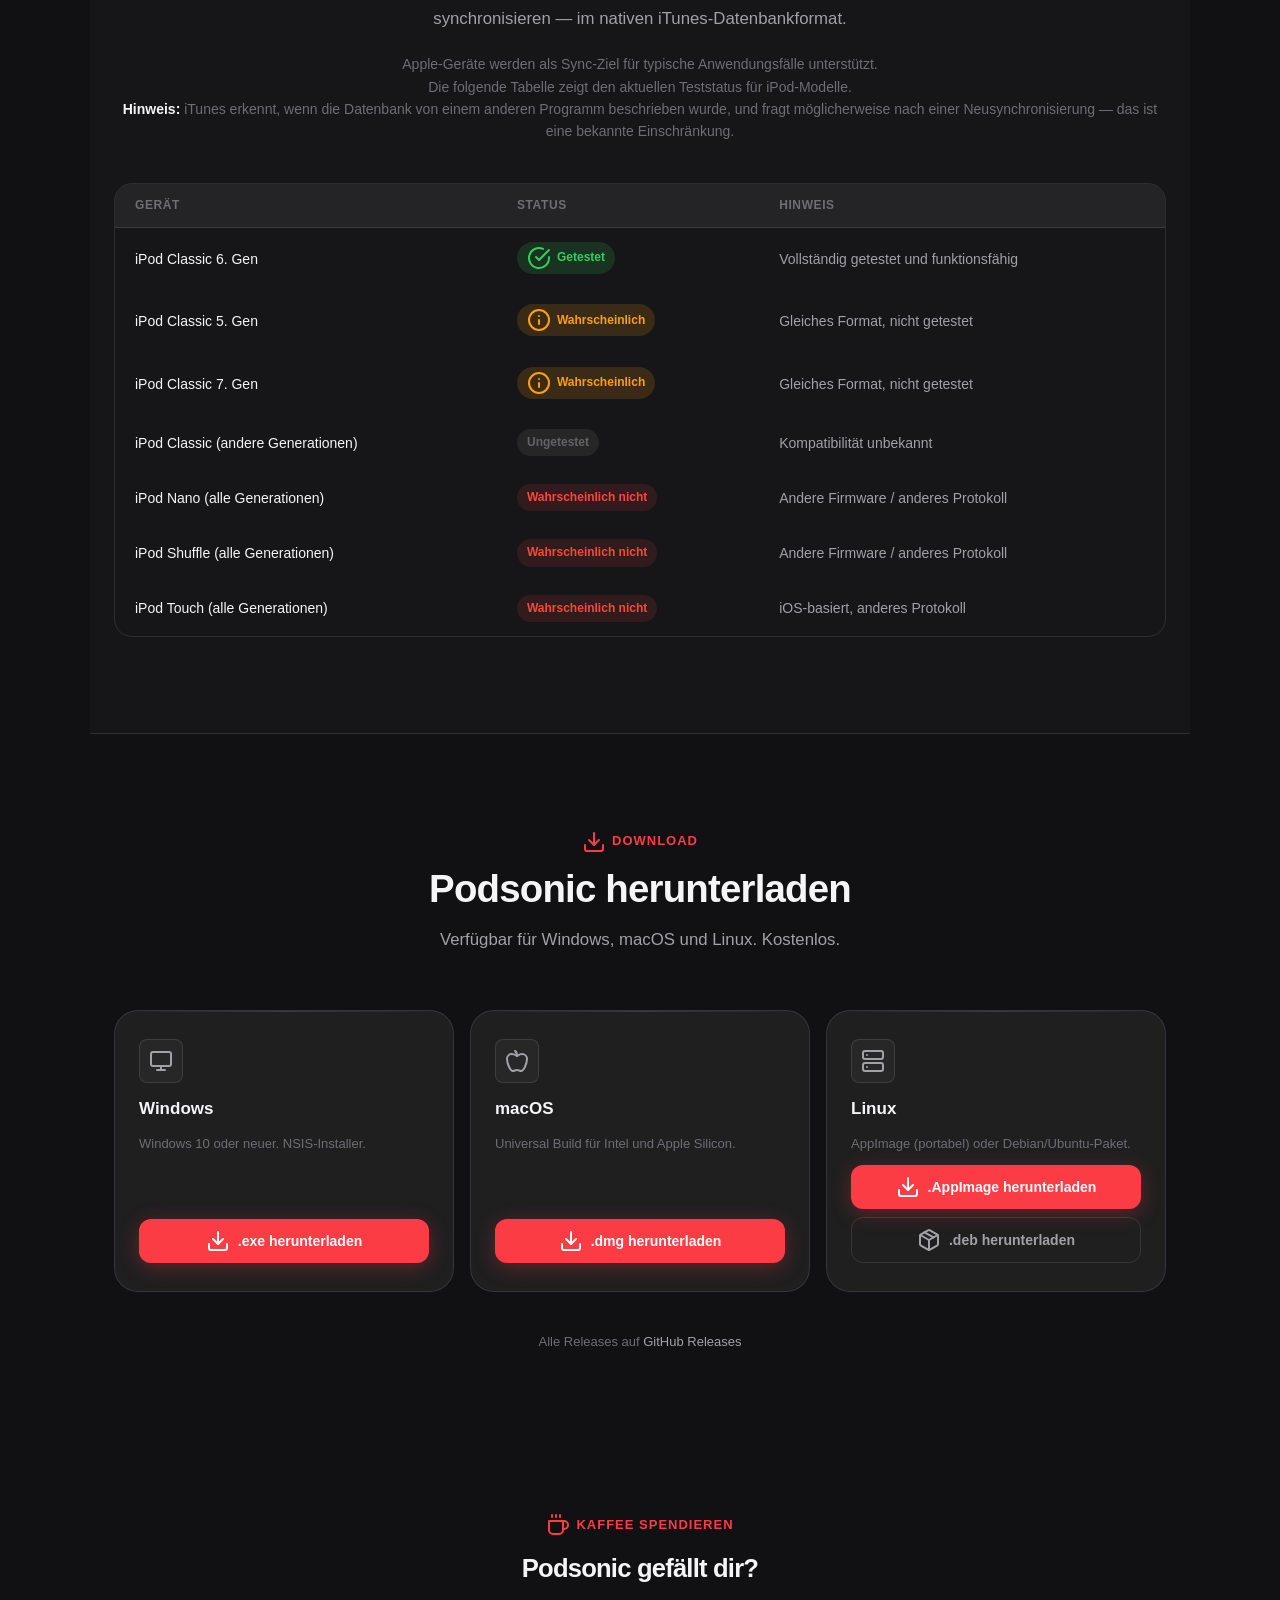
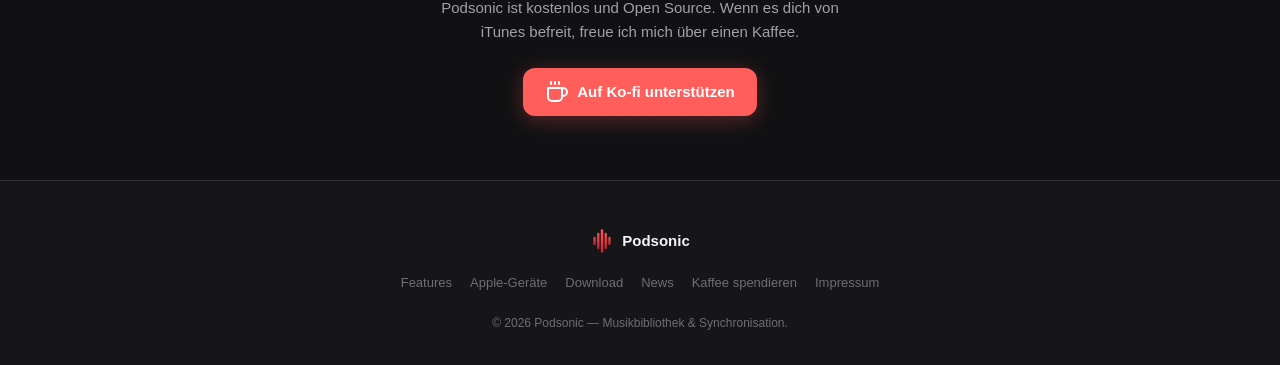
==== commit caefeaa7: "deploy: update website (ad8eca204c9248ec7d3de4a5e69654bf39218550)" ====
--- a/docs/de/index.html
+++ b/docs/de/index.html
@@ -67,8 +67,10 @@
 <li><svg xmlns="http://www.w3.org/2000/svg" width="24" height="24" viewBox="0 0 24 24" fill="none" stroke="currentColor" stroke-width="2" stroke-linecap="round" stroke-linejoin="round"><path d="M22 11.08V12a10 10 0 1 1-5.93-9.14"/><path d="m9 11 3 3L22 4"/></svg> ID3-Tags nicht-destruktiv bearbeiten (Overlay-Modell)</li>
 <li><svg xmlns="http://www.w3.org/2000/svg" width="24" height="24" viewBox="0 0 24 24" fill="none" stroke="currentColor" stroke-width="2" stroke-linecap="round" stroke-linejoin="round"><path d="M22 11.08V12a10 10 0 1 1-5.93-9.14"/><path d="m9 11 3 3L22 4"/></svg> Cover Art von <a href="https://www.theaudiodb.com" target="_blank" rel="noopener">TheAudioDB</a> &amp; <a href="https://www.last.fm" target="_blank" rel="noopener">Last.fm</a></li>
 <li><svg xmlns="http://www.w3.org/2000/svg" width="24" height="24" viewBox="0 0 24 24" fill="none" stroke="currentColor" stroke-width="2" stroke-linecap="round" stroke-linejoin="round"><path d="M22 11.08V12a10 10 0 1 1-5.93-9.14"/><path d="m9 11 3 3L22 4"/></svg> Sofortsuche via SQLite FTS5 — auch bei Zehntausenden Tracks</li>
-<li><svg xmlns="http://www.w3.org/2000/svg" width="24" height="24" viewBox="0 0 24 24" fill="none" stroke="currentColor" stroke-width="2" stroke-linecap="round" stroke-linejoin="round"><path d="M22 11.08V12a10 10 0 1 1-5.93-9.14"/><path d="m9 11 3 3L22 4"/></svg> FLAC, MP3, AAC und weitere Formate</li>
-<li><svg xmlns="http://www.w3.org/2000/svg" width="24" height="24" viewBox="0 0 24 24" fill="none" stroke="currentColor" stroke-width="2" stroke-linecap="round" stroke-linejoin="round"><path d="M22 11.08V12a10 10 0 1 1-5.93-9.14"/><path d="m9 11 3 3L22 4"/></svg> Künstler- &amp; Album-Infos von <a href="https://www.theaudiodb.com" target="_blank" rel="noopener">TheAudioDB</a></li>
+<li><svg xmlns="http://www.w3.org/2000/svg" width="24" height="24" viewBox="0 0 24 24" fill="none" stroke="currentColor" stroke-width="2" stroke-linecap="round" stroke-linejoin="round"><path d="M22 11.08V12a10 10 0 1 1-5.93-9.14"/><path d="m9 11 3 3L22 4"/></svg> FLAC, MP3, AAC, ALAC und weitere Formate</li>
+<li><svg xmlns="http://www.w3.org/2000/svg" width="24" height="24" viewBox="0 0 24 24" fill="none" stroke="currentColor" stroke-width="2" stroke-linecap="round" stroke-linejoin="round"><path d="M22 11.08V12a10 10 0 1 1-5.93-9.14"/><path d="m9 11 3 3L22 4"/></svg> Mehrere Quellordner — Dateien bleiben an Ort und Stelle</li>
+<li><svg xmlns="http://www.w3.org/2000/svg" width="24" height="24" viewBox="0 0 24 24" fill="none" stroke="currentColor" stroke-width="2" stroke-linecap="round" stroke-linejoin="round"><path d="M22 11.08V12a10 10 0 1 1-5.93-9.14"/><path d="m9 11 3 3L22 4"/></svg> Audio-CD rippen mit automatischen Metadaten via MusicBrainz</li>
+<li><svg xmlns="http://www.w3.org/2000/svg" width="24" height="24" viewBox="0 0 24 24" fill="none" stroke="currentColor" stroke-width="2" stroke-linecap="round" stroke-linejoin="round"><path d="M22 11.08V12a10 10 0 1 1-5.93-9.14"/><path d="m9 11 3 3L22 4"/></svg> Datei- &amp; Ordnerimport mit konfigurierbarer Zielstruktur</li>
 </ul>
 </div><div class="feature-card">
 <div class="feature-card-icon"><svg xmlns="http://www.w3.org/2000/svg" width="24" height="24" viewBox="0 0 24 24" fill="none" stroke="currentColor" stroke-width="2" stroke-linecap="round" stroke-linejoin="round"><rect width="20" height="8" x="2" y="2" rx="2" ry="2"/><rect width="20" height="8" x="2" y="14" rx="2" ry="2"/><line x1="6" x2="6.01" y1="6" y2="6"/><line x1="6" x2="6.01" y1="18" y2="18"/></svg></div>
@@ -267,4 +269,4 @@
   </script>
 
 </body>
-</html>
+</html>
